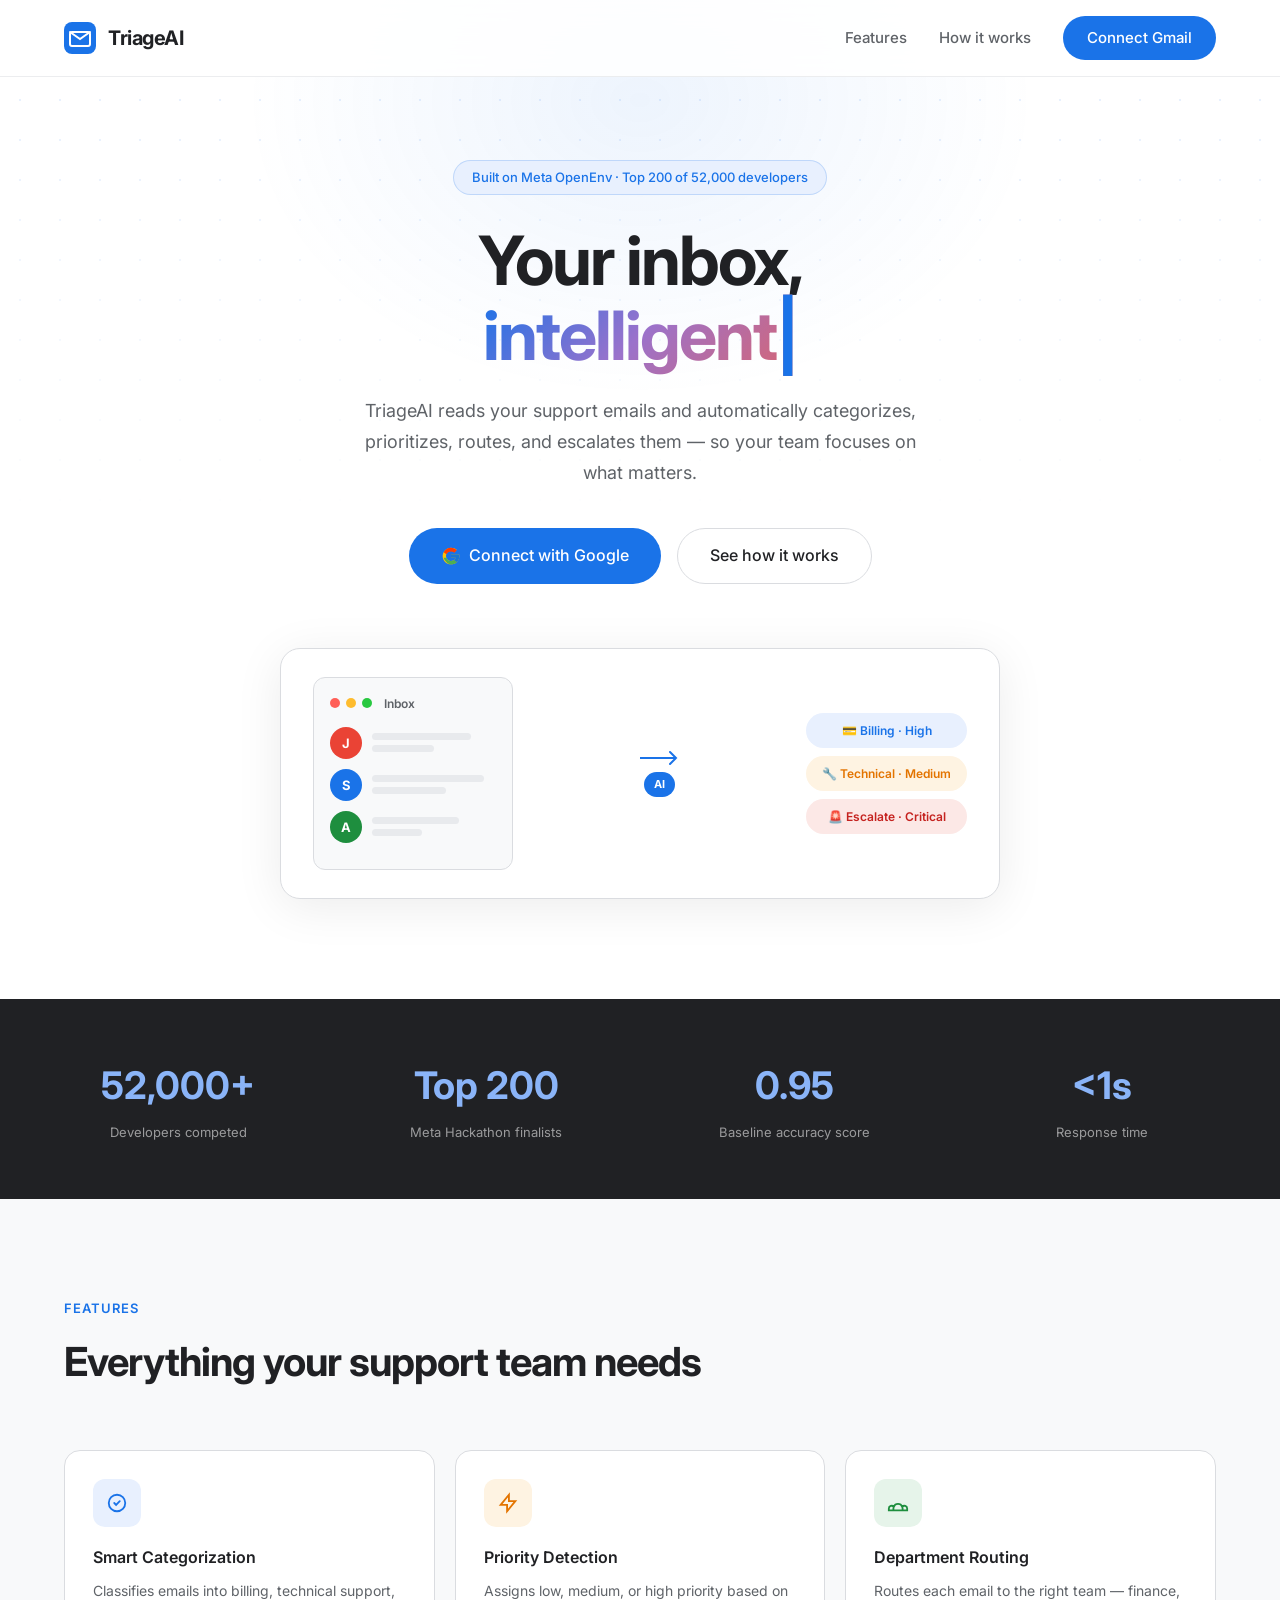
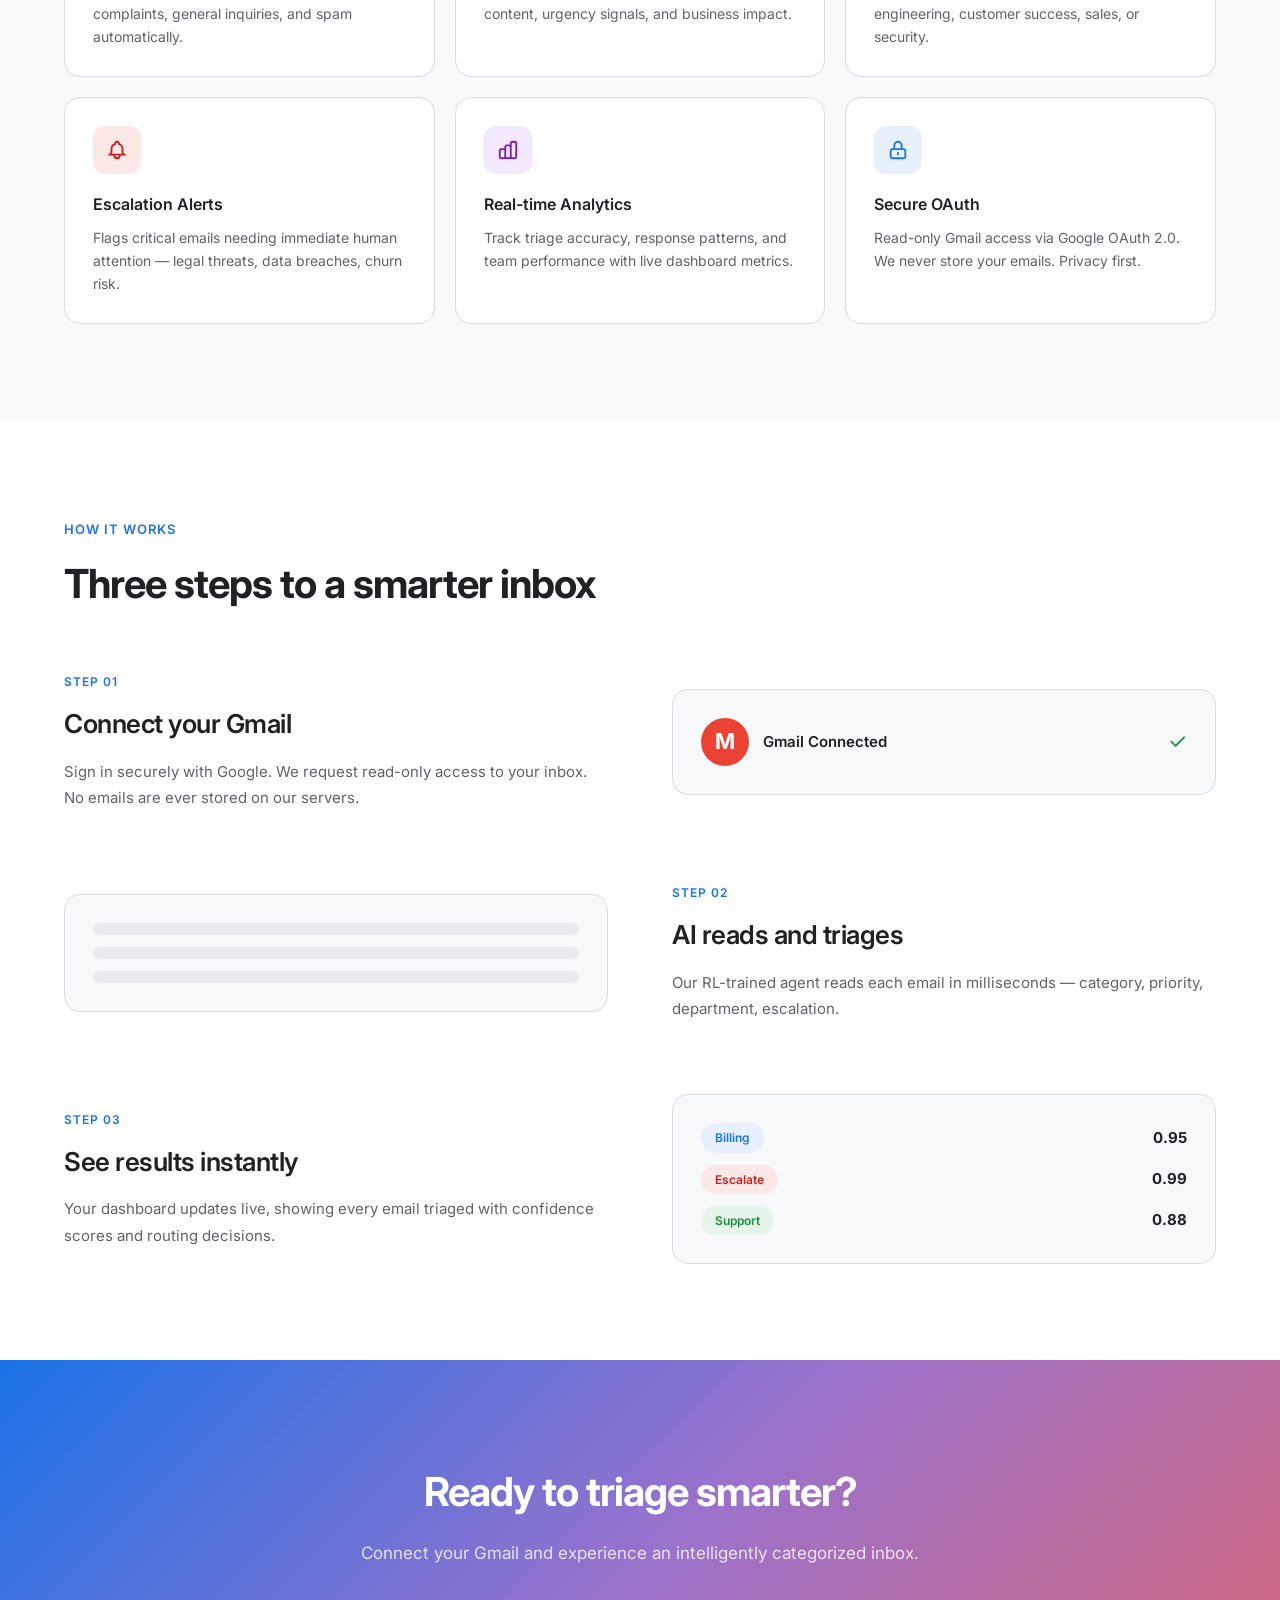
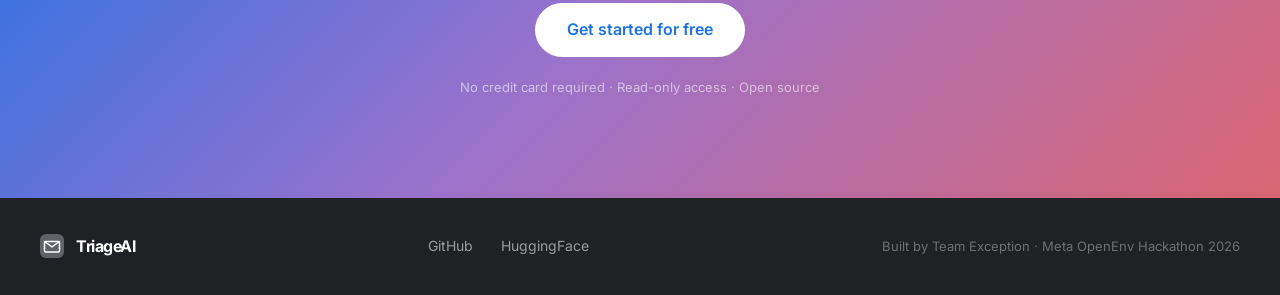
==== frontend/index.html @ 91fbd3d8 "Phase 2: Gmail OAuth + dashboard + triage endpoint" ====
<!DOCTYPE html>
<html lang="en">

<head>
    <meta charset="UTF-8">
    <meta name="viewport" content="width=device-width, initial-scale=1.0">
    <title>TriageAI — Smart Email Routing</title>
    <link rel="stylesheet" href="static/style.css">
    <link href="https://fonts.googleapis.com/css2?family=Inter:wght@400;500;600;700&display=swap" rel="stylesheet">
</head>

<body>

    <div class="bg-grid"></div>
    <div class="bg-glow"></div>

    <!-- NAV -->
    <nav class="nav">
        <div class="nav-inner">
            <div class="logo">
                <svg width="32" height="32" viewBox="0 0 32 32" fill="none">
                    <rect width="32" height="32" rx="8" fill="#1A73E8" />
                    <path d="M6 10l10 7 10-7" stroke="white" stroke-width="2" stroke-linecap="round" />
                    <rect x="6" y="10" width="20" height="14" rx="2" stroke="white" stroke-width="2" fill="none" />
                </svg>
                <span class="logo-text">TriageAI</span>
            </div>
            <div class="nav-links">
                <a href="#features">Features</a>
                <a href="#how">How it works</a>
                <a href="/auth/login" class="btn-primary">Connect Gmail</a>
            </div>
        </div>
    </nav>

    <!-- HERO -->
    <section class="hero">
        <div class="hero-inner">
            <div class="hero-badge reveal">Built on Meta OpenEnv · Top 200 of 52,000 developers</div>
            <h1 class="hero-title reveal delay-100">
                Your inbox,<br>
                <span class="gradient-text"><span class="typing-text"></span><span class="cursor">|</span></span>
            </h1>
            <p class="hero-subtitle reveal delay-200">
                TriageAI reads your support emails and automatically categorizes,
                prioritizes, routes, and escalates them — so your team focuses on what matters.
            </p>
            <div class="hero-actions reveal delay-300">
                <a href="/auth/login" class="btn-primary btn-large">
                    <svg width="20" height="20" viewBox="0 0 48 48">
                        <path
                            d="M43.6 20.1H42V20H24v8h11.3C33.7 32.7 29.2 36 24 36c-6.6 0-12-5.4-12-12s5.4-12 12-12c3.1 0 5.8 1.1 8 2.9l5.7-5.7C34.6 6.1 29.6 4 24 4 12.9 4 4 12.9 4 24s8.9 20 20 20 20-8.9 20-20c0-1.3-.1-2.6-.4-3.9z"
                            fill="#FFC107" />
                        <path
                            d="M6.3 14.7l6.6 4.8C14.7 16 19 13 24 13c3.1 0 5.8 1.1 8 2.9l5.7-5.7C34.6 6.1 29.6 4 24 4 16.3 4 9.7 8.3 6.3 14.7z"
                            fill="#FF3D00" />
                        <path
                            d="M24 44c5.5 0 10.4-2 14.1-5.2l-6.5-5.5C29.6 35 26.9 36 24 36c-5.2 0-9.6-3.3-11.3-8H6.2C9.5 35.6 16.3 44 24 44z"
                            fill="#4CAF50" />
                        <path
                            d="M43.6 20.1H42V20H24v8h11.3c-.8 2.2-2.3 4.1-4.2 5.4l6.5 5.5C37.4 39.4 44 34.4 44 24c0-1.3-.1-2.6-.4-3.9z"
                            fill="#1976D2" />
                    </svg>
                    Connect with Google
                </a>
                <a href="#how" class="btn-outline btn-large">See how it works</a>
            </div>

            <!-- HERO ILLUSTRATION -->
            <div class="hero-illustration reveal delay-300" id="hero-illustration">
                <div class="illustration-inner">
                    <div class="ill-inbox">
                        <div class="ill-header">
                            <span class="ill-dot red"></span>
                            <span class="ill-dot yellow"></span>
                            <span class="ill-dot green"></span>
                            <span class="ill-title">Inbox</span>
                        </div>
                        <div class="ill-email">
                            <div class="ill-avatar">J</div>
                            <div class="ill-lines">
                                <div class="ill-line w80"></div>
                                <div class="ill-line w50"></div>
                            </div>
                        </div>
                        <div class="ill-email">
                            <div class="ill-avatar blue">S</div>
                            <div class="ill-lines">
                                <div class="ill-line w90"></div>
                                <div class="ill-line w60"></div>
                            </div>
                        </div>
                        <div class="ill-email">
                            <div class="ill-avatar green">A</div>
                            <div class="ill-lines">
                                <div class="ill-line w70"></div>
                                <div class="ill-line w40"></div>
                            </div>
                        </div>
                    </div>

                    <div class="ill-arrow">
                        <svg width="40" height="16" viewBox="0 0 40 16">
                            <path d="M0 8h36M30 2l6 6-6 6" stroke="#1A73E8" stroke-width="2" stroke-linecap="round"
                                fill="none" />
                        </svg>
                        <div class="ill-ai-label">AI</div>
                    </div>

                    <div class="ill-output">
                        <div class="ill-tag billing">💳 Billing · High</div>
                        <div class="ill-tag tech">🔧 Technical · Medium</div>
                        <div class="ill-tag escalate">🚨 Escalate · Critical</div>
                    </div>
                </div>
            </div>
        </div>
    </section>

    <!-- STATS -->
    <section class="stats">
        <div class="stats-inner">
            <div class="stat reveal">
                <div class="stat-number">52,000+</div>
                <div class="stat-label">Developers competed</div>
            </div>
            <div class="stat reveal delay-100">
                <div class="stat-number">Top 200</div>
                <div class="stat-label">Meta Hackathon finalists</div>
            </div>
            <div class="stat reveal delay-200">
                <div class="stat-number">0.95</div>
                <div class="stat-label">Baseline accuracy score</div>
            </div>
            <div class="stat reveal delay-300">
                <div class="stat-number">&lt;1s</div>
                <div class="stat-label">Response time</div>
            </div>
        </div>
    </section>

    <!-- FEATURES -->
    <section class="features" id="features">
        <div class="section-inner">
            <p class="section-eyebrow reveal">Features</p>
            <h2 class="section-title reveal">Everything your support team needs</h2>
            <div class="features-grid">
                <div class="feature-card reveal">
                    <div class="feature-icon" style="background:#E8F0FE;color:#1A73E8">
                        <svg width="22" height="22" viewBox="0 0 24 24" fill="none" stroke="currentColor"
                            stroke-width="2" stroke-linecap="round">
                            <path d="M9 12l2 2 4-4M21 12a9 9 0 11-18 0 9 9 0 0118 0z" />
                        </svg>
                    </div>
                    <h3>Smart Categorization</h3>
                    <p>Classifies emails into billing, technical support, complaints, general inquiries, and spam
                        automatically.</p>
                </div>
                <div class="feature-card reveal delay-100">
                    <div class="feature-icon" style="background:#FEF3E2;color:#E37400">
                        <svg width="22" height="22" viewBox="0 0 24 24" fill="none" stroke="currentColor"
                            stroke-width="2" stroke-linecap="round">
                            <path d="M13 10V3L4 14h7v7l9-11h-7z" />
                        </svg>
                    </div>
                    <h3>Priority Detection</h3>
                    <p>Assigns low, medium, or high priority based on content, urgency signals, and business impact.</p>
                </div>
                <div class="feature-card reveal delay-200">
                    <div class="feature-icon" style="background:#E6F4EA;color:#1E8E3E">
                        <svg width="22" height="22" viewBox="0 0 24 24" fill="none" stroke="currentColor"
                            stroke-width="2" stroke-linecap="round">
                            <path
                                d="M17 20h5v-2a3 3 0 00-5.356-1.857M17 20H7m10 0v-2c0-.656-.126-1.283-.356-1.857M7 20H2v-2a3 3 0 015.356-1.857M7 20v-2c0-.656.126-1.283.356-1.857m0 0a5.002 5.002 0 019.288 0" />
                        </svg>
                    </div>
                    <h3>Department Routing</h3>
                    <p>Routes each email to the right team — finance, engineering, customer success, sales, or security.
                    </p>
                </div>
                <div class="feature-card reveal">
                    <div class="feature-icon" style="background:#FCE8E6;color:#C5221F">
                        <svg width="22" height="22" viewBox="0 0 24 24" fill="none" stroke="currentColor"
                            stroke-width="2" stroke-linecap="round">
                            <path
                                d="M15 17h5l-1.405-1.405A2.032 2.032 0 0118 14.158V11a6.002 6.002 0 00-4-5.659V5a2 2 0 10-4 0v.341C7.67 6.165 6 8.388 6 11v3.159c0 .538-.214 1.055-.595 1.436L4 17h5m6 0v1a3 3 0 11-6 0v-1m6 0H9" />
                        </svg>
                    </div>
                    <h3>Escalation Alerts</h3>
                    <p>Flags critical emails needing immediate human attention — legal threats, data breaches, churn
                        risk.</p>
                </div>
                <div class="feature-card reveal delay-100">
                    <div class="feature-icon" style="background:#F3E8FD;color:#7B1FA2">
                        <svg width="22" height="22" viewBox="0 0 24 24" fill="none" stroke="currentColor"
                            stroke-width="2" stroke-linecap="round">
                            <path
                                d="M9 19v-6a2 2 0 00-2-2H5a2 2 0 00-2 2v6a2 2 0 002 2h2a2 2 0 002-2zm0 0V9a2 2 0 012-2h2a2 2 0 012 2v10m-6 0a2 2 0 002 2h2a2 2 0 002-2m0 0V5a2 2 0 012-2h2a2 2 0 012 2v14a2 2 0 01-2 2h-2a2 2 0 01-2-2z" />
                        </svg>
                    </div>
                    <h3>Real-time Analytics</h3>
                    <p>Track triage accuracy, response patterns, and team performance with live dashboard metrics.</p>
                </div>
                <div class="feature-card reveal delay-200">
                    <div class="feature-icon" style="background:#E8F0FE;color:#1A73E8">
                        <svg width="22" height="22" viewBox="0 0 24 24" fill="none" stroke="currentColor"
                            stroke-width="2" stroke-linecap="round">
                            <path
                                d="M12 15v2m-6 4h12a2 2 0 002-2v-6a2 2 0 00-2-2H6a2 2 0 00-2 2v6a2 2 0 002 2zm10-10V7a4 4 0 00-8 0v4h8z" />
                        </svg>
                    </div>
                    <h3>Secure OAuth</h3>
                    <p>Read-only Gmail access via Google OAuth 2.0. We never store your emails. Privacy first.</p>
                </div>
            </div>
        </div>
    </section>

    <!-- HOW IT WORKS -->
    <section class="how" id="how">
        <div class="section-inner">
            <p class="section-eyebrow reveal">How it works</p>
            <h2 class="section-title reveal">Three steps to a smarter inbox</h2>
            <div class="steps">
                <div class="step reveal">
                    <div class="step-content">
                        <span class="step-number">Step 01</span>
                        <h3>Connect your Gmail</h3>
                        <p>Sign in securely with Google. We request read-only access to your inbox. No emails are ever
                            stored on our servers.</p>
                    </div>
                    <div class="step-visual">
                        <div class="gmail-visual">
                            <div class="gmail-icon">M</div>
                            <div class="gmail-text">Gmail Connected</div>
                            <div class="gmail-check">✓</div>
                        </div>
                    </div>
                </div>
                <div class="step reveal">
                    <div class="step-visual">
                        <div class="ai-processing">
                            <div class="ai-bar-wrap">
                                <div class="ai-bar"></div>
                            </div>
                            <div class="ai-bar-wrap">
                                <div class="ai-bar v2"></div>
                            </div>
                            <div class="ai-bar-wrap">
                                <div class="ai-bar v3"></div>
                            </div>
                        </div>
                    </div>
                    <div class="step-content">
                        <span class="step-number">Step 02</span>
                        <h3>AI reads and triages</h3>
                        <p>Our RL-trained agent reads each email in milliseconds — category, priority, department,
                            escalation.</p>
                    </div>
                </div>
                <div class="step reveal">
                    <div class="step-content">
                        <span class="step-number">Step 03</span>
                        <h3>See results instantly</h3>
                        <p>Your dashboard updates live, showing every email triaged with confidence scores and routing
                            decisions.</p>
                    </div>
                    <div class="step-visual">
                        <div class="dashboard-visual">
                            <div class="mini-row"><span class="mini-tag blue">Billing</span><span
                                    class="mini-score">0.95</span></div>
                            <div class="mini-row"><span class="mini-tag red">Escalate</span><span
                                    class="mini-score">0.99</span></div>
                            <div class="mini-row"><span class="mini-tag green">Support</span><span
                                    class="mini-score">0.88</span></div>
                        </div>
                    </div>
                </div>
            </div>
        </div>
    </section>

    <!-- CTA -->
    <section class="cta">
        <div class="cta-inner reveal">
            <h2>Ready to triage smarter?</h2>
            <p>Connect your Gmail and experience an intelligently categorized inbox.</p>
            <a href="/auth/login" class="btn-primary btn-large">Get started for free</a>
            <div class="cta-note">No credit card required · Read-only access · Open source</div>
        </div>
    </section>

    <!-- FOOTER -->
    <footer class="footer">
        <div class="footer-inner">
            <div class="logo">
                <svg width="24" height="24" viewBox="0 0 32 32" fill="none">
                    <rect width="32" height="32" rx="8" fill="#5F6368" />
                    <path d="M6 10l10 7 10-7" stroke="white" stroke-width="2" stroke-linecap="round" />
                    <rect x="6" y="10" width="20" height="14" rx="2" stroke="white" stroke-width="2" fill="none" />
                </svg>
                <span class="logo-text" style="font-size:16px;color:white">TriageAI</span>
            </div>
            <div class="footer-links">
                <a href="https://github.com/vansh7266/email_triage_env" target="_blank">GitHub</a>
                <a href="https://huggingface.co/spaces/vansh7266/email_triage_env" target="_blank">HuggingFace</a>
            </div>
            <div class="footer-copy">Built by Team Exception · Meta OpenEnv Hackathon 2026</div>
        </div>
    </footer>

    <script>
        // Scroll reveal
        const observer = new IntersectionObserver((entries) => {
            entries.forEach(e => { if (e.isIntersecting) e.target.classList.add('visible'); });
        }, { threshold: 0.1, rootMargin: '0px 0px -50px 0px' });
        document.querySelectorAll('.reveal').forEach(el => observer.observe(el));

        // Typing effect
        const phrases = ['intelligently triaged.', 'routed in milliseconds.', 'perfectly organized.', 'instantly prioritized.'];
        let pi = 0, ci = 0, deleting = false;
        const el = document.querySelector('.typing-text');
        function type() {
            const phrase = phrases[pi];
            el.textContent = deleting ? phrase.substring(0, ci - 1) : phrase.substring(0, ci + 1);
            deleting ? ci-- : ci++;
            let speed = deleting ? 40 : 80;
            if (!deleting && ci === phrase.length) { speed = 2000; deleting = true; }
            else if (deleting && ci === 0) { deleting = false; pi = (pi + 1) % phrases.length; speed = 500; }
            setTimeout(type, speed);
        }
        setTimeout(type, 1000);

        // 3D parallax on hero illustration
        const heroEl = document.querySelector('.hero');
        const illEl = document.getElementById('hero-illustration');
        heroEl.addEventListener('mousemove', (e) => {
            if (window.innerWidth > 900) {
                const x = (window.innerWidth / 2 - e.pageX) / 40;
                const y = (window.innerHeight / 2 - e.pageY) / 40;
                illEl.style.transform = `rotateY(${x}deg) rotateX(${y}deg)`;
            }
        });
        heroEl.addEventListener('mouseleave', () => { illEl.style.transform = 'rotateY(0) rotateX(0)'; });
    </script>
</body>

</html>
---- frontend/static/style.css ----
:root {
    --primary: #1A73E8;
    --primary-hover: #1557B0;
    --text-main: #202124;
    --text-muted: #5F6368;
    --bg-main: #FFFFFF;
    --bg-alt: #F8F9FA;
    --border: #DADCE0;
    --ease: cubic-bezier(0.16, 1, 0.3, 1);
}

*,
*::before,
*::after {
    box-sizing: border-box;
    margin: 0;
    padding: 0;
}

body {
    font-family: 'Inter', sans-serif;
    background: var(--bg-main);
    color: var(--text-main);
    line-height: 1.6;
    overflow-x: hidden;
    -webkit-font-smoothing: antialiased;
}

a {
    text-decoration: none;
    color: inherit;
}

/* BACKGROUND */
.bg-grid {
    position: fixed;
    inset: 0;
    z-index: -2;
    background-size: 40px 40px;
    background-image: radial-gradient(circle, rgba(26, 115, 232, 0.12) 1px, transparent 1px);
    mask-image: linear-gradient(to bottom, black 0%, transparent 60%);
    -webkit-mask-image: linear-gradient(to bottom, black 0%, transparent 60%);
}

.bg-glow {
    position: fixed;
    top: -200px;
    left: 50%;
    transform: translateX(-50%);
    width: 800px;
    height: 600px;
    background: radial-gradient(ellipse, rgba(26, 115, 232, 0.08) 0%, transparent 70%);
    z-index: -1;
    pointer-events: none;
}

/* REVEAL */
.reveal {
    opacity: 0;
    transform: translateY(28px);
    transition: opacity 0.9s var(--ease), transform 0.9s var(--ease);
}

.reveal.visible {
    opacity: 1;
    transform: translateY(0);
}

.delay-100 {
    transition-delay: 100ms;
}

.delay-200 {
    transition-delay: 200ms;
}

.delay-300 {
    transition-delay: 300ms;
}

/* NAV */
.nav {
    position: fixed;
    top: 0;
    width: 100%;
    z-index: 100;
    background: rgba(255, 255, 255, 0.85);
    backdrop-filter: blur(16px);
    border-bottom: 1px solid rgba(218, 220, 224, 0.5);
}

.nav-inner {
    max-width: 1200px;
    margin: 0 auto;
    padding: 16px 24px;
    display: flex;
    align-items: center;
    justify-content: space-between;
}

.logo {
    display: flex;
    align-items: center;
    gap: 12px;
}

.logo-text {
    font-weight: 700;
    font-size: 20px;
    letter-spacing: -0.5px;
}

.nav-links {
    display: flex;
    align-items: center;
    gap: 32px;
}

.nav-links a:not(.btn-primary) {
    font-size: 15px;
    color: var(--text-muted);
    font-weight: 500;
    position: relative;
    transition: color 0.2s;
}

.nav-links a:not(.btn-primary)::after {
    content: '';
    position: absolute;
    width: 0;
    height: 2px;
    bottom: -4px;
    left: 0;
    background: var(--primary);
    transition: width 0.3s var(--ease);
}

.nav-links a:not(.btn-primary):hover {
    color: var(--text-main);
}

.nav-links a:not(.btn-primary):hover::after {
    width: 100%;
}

/* BUTTONS */
.btn-primary {
    background: var(--primary);
    color: white;
    padding: 10px 24px;
    border-radius: 100px;
    font-weight: 500;
    font-size: 15px;
    display: inline-flex;
    align-items: center;
    gap: 8px;
    transition: all 0.3s var(--ease);
    position: relative;
    overflow: hidden;
}

.btn-primary::after {
    content: '';
    position: absolute;
    top: 0;
    left: -100%;
    width: 50%;
    height: 100%;
    background: linear-gradient(to right, transparent, rgba(255, 255, 255, 0.25), transparent);
    transform: skewX(-20deg);
    transition: left 0.5s ease;
}

.btn-primary:hover::after {
    left: 150%;
}

.btn-primary:hover {
    background: var(--primary-hover);
    transform: translateY(-2px);
    box-shadow: 0 6px 20px rgba(26, 115, 232, 0.3);
}

.btn-outline {
    background: white;
    border: 1px solid var(--border);
    color: var(--text-main);
    padding: 10px 24px;
    border-radius: 100px;
    font-weight: 500;
    font-size: 15px;
    transition: all 0.3s var(--ease);
}

.btn-outline:hover {
    border-color: var(--text-main);
    background: var(--bg-alt);
    transform: translateY(-2px);
}

.btn-large {
    padding: 14px 32px;
    font-size: 16px;
}

/* HERO */
.hero {
    padding: 160px 24px 100px;
    position: relative;
    overflow: hidden;
}

.hero-inner {
    max-width: 1200px;
    margin: 0 auto;
    display: flex;
    flex-direction: column;
    align-items: center;
    text-align: center;
}

.hero-badge {
    display: inline-block;
    background: #E8F0FE;
    color: var(--primary);
    padding: 6px 18px;
    border-radius: 100px;
    font-size: 13px;
    font-weight: 500;
    margin-bottom: 28px;
    border: 1px solid rgba(26, 115, 232, 0.2);
}

.hero-title {
    font-size: clamp(40px, 6vw, 68px);
    font-weight: 700;
    line-height: 1.1;
    letter-spacing: -2px;
    margin-bottom: 24px;
    color: var(--text-main);
}

.gradient-text {
    background: linear-gradient(135deg, #1A73E8, #9B72CB, #D96570);
    -webkit-background-clip: text;
    -webkit-text-fill-color: transparent;
}

.cursor {
    display: inline-block;
    animation: blink 0.8s step-end infinite;
    -webkit-text-fill-color: #1A73E8;
}

@keyframes blink {
    50% {
        opacity: 0;
    }
}

.hero-subtitle {
    font-size: 18px;
    color: var(--text-muted);
    max-width: 580px;
    margin-bottom: 40px;
    line-height: 1.7;
}

.hero-actions {
    display: flex;
    gap: 16px;
    margin-bottom: 64px;
    flex-wrap: wrap;
    justify-content: center;
}

/* HERO ILLUSTRATION */
.hero-illustration {
    width: 100%;
    max-width: 720px;
    background: white;
    border: 1px solid var(--border);
    border-radius: 20px;
    padding: 28px 32px;
    box-shadow: 0 8px 48px rgba(0, 0, 0, 0.08);
    transition: transform 0.1s ease;
    transform-style: preserve-3d;
}

.illustration-inner {
    display: flex;
    align-items: center;
    justify-content: space-between;
    gap: 24px;
}

.ill-inbox {
    background: var(--bg-alt);
    border: 1px solid var(--border);
    border-radius: 12px;
    padding: 16px;
    min-width: 200px;
}

.ill-header {
    display: flex;
    align-items: center;
    gap: 6px;
    margin-bottom: 14px;
}

.ill-dot {
    width: 10px;
    height: 10px;
    border-radius: 50%;
}

.ill-dot.red {
    background: #FF5F57;
}

.ill-dot.yellow {
    background: #FEBC2E;
}

.ill-dot.green {
    background: #28C840;
}

.ill-title {
    font-size: 12px;
    font-weight: 600;
    color: var(--text-muted);
    margin-left: 6px;
}

.ill-email {
    display: flex;
    align-items: center;
    gap: 10px;
    margin-bottom: 10px;
}

.ill-avatar {
    width: 32px;
    height: 32px;
    border-radius: 50%;
    background: #EA4335;
    color: white;
    font-size: 13px;
    font-weight: 700;
    display: flex;
    align-items: center;
    justify-content: center;
    flex-shrink: 0;
}

.ill-avatar.blue {
    background: #1A73E8;
}

.ill-avatar.green {
    background: #1E8E3E;
}

.ill-lines {
    flex: 1;
    display: flex;
    flex-direction: column;
    gap: 5px;
}

.ill-line {
    height: 7px;
    border-radius: 4px;
    background: #E8EAED;
}

.ill-line.w80 {
    width: 80%;
}

.ill-line.w50 {
    width: 50%;
}

.ill-line.w90 {
    width: 90%;
}

.ill-line.w60 {
    width: 60%;
}

.ill-line.w70 {
    width: 70%;
}

.ill-line.w40 {
    width: 40%;
}

.ill-arrow {
    display: flex;
    flex-direction: column;
    align-items: center;
    gap: 6px;
}

.ill-ai-label {
    background: var(--primary);
    color: white;
    font-size: 11px;
    font-weight: 700;
    padding: 4px 10px;
    border-radius: 20px;
    animation: pulse-ai 2s ease-in-out infinite;
}

@keyframes pulse-ai {

    0%,
    100% {
        box-shadow: 0 0 0 0 rgba(26, 115, 232, 0.4);
    }

    50% {
        box-shadow: 0 0 0 8px rgba(26, 115, 232, 0);
    }
}

.ill-output {
    display: flex;
    flex-direction: column;
    gap: 8px;
}

.ill-tag {
    padding: 8px 16px;
    border-radius: 20px;
    font-size: 12px;
    font-weight: 600;
    white-space: nowrap;
}

.ill-tag.billing {
    background: #E8F0FE;
    color: #1A73E8;
}

.ill-tag.tech {
    background: #FEF3E2;
    color: #E37400;
}

.ill-tag.escalate {
    background: #FCE8E6;
    color: #C5221F;
}

/* STATS */
.stats {
    background: #202124;
    padding: 56px 24px;
}

.stats-inner {
    max-width: 1200px;
    margin: 0 auto;
    display: grid;
    grid-template-columns: repeat(4, 1fr);
    gap: 32px;
    text-align: center;
}

.stat-number {
    font-size: 38px;
    font-weight: 700;
    color: #8AB4F8;
}

.stat-label {
    font-size: 13px;
    color: rgba(255, 255, 255, 0.55);
    margin-top: 6px;
}

/* FEATURES */
.features {
    background: var(--bg-alt);
}

.section-inner {
    max-width: 1200px;
    margin: 0 auto;
    padding: 96px 24px;
}

.section-eyebrow {
    display: inline-block;
    color: var(--primary);
    font-size: 13px;
    font-weight: 600;
    letter-spacing: 1px;
    text-transform: uppercase;
    margin-bottom: 12px;
}

.section-title {
    font-size: clamp(28px, 4vw, 40px);
    font-weight: 700;
    letter-spacing: -1px;
    margin-bottom: 56px;
    color: var(--text-main);
}

.features-grid {
    display: grid;
    grid-template-columns: repeat(3, 1fr);
    gap: 20px;
}

.feature-card {
    background: white;
    border: 1px solid var(--border);
    border-radius: 16px;
    padding: 28px;
    transition: box-shadow 0.3s ease, transform 0.3s var(--ease);
}

.feature-card:hover {
    box-shadow: 0 8px 32px rgba(0, 0, 0, 0.08);
    transform: translateY(-4px);
}

.feature-icon {
    width: 48px;
    height: 48px;
    border-radius: 12px;
    display: flex;
    align-items: center;
    justify-content: center;
    margin-bottom: 18px;
}

.feature-card h3 {
    font-size: 16px;
    font-weight: 600;
    margin-bottom: 8px;
}

.feature-card p {
    font-size: 14px;
    color: var(--text-muted);
    line-height: 1.65;
}

/* HOW IT WORKS */
.how {
    background: white;
}

.steps {
    display: flex;
    flex-direction: column;
    gap: 72px;
}

.step {
    display: grid;
    grid-template-columns: 1fr 1fr;
    gap: 64px;
    align-items: center;
}

.step-number {
    font-size: 12px;
    font-weight: 600;
    color: var(--primary);
    letter-spacing: 1px;
    text-transform: uppercase;
    margin-bottom: 12px;
    display: block;
}

.step-content h3 {
    font-size: 26px;
    font-weight: 600;
    margin-bottom: 14px;
    letter-spacing: -0.5px;
}

.step-content p {
    font-size: 15px;
    color: var(--text-muted);
    line-height: 1.75;
}

.step-visual {
    background: var(--bg-alt);
    border: 1px solid var(--border);
    border-radius: 16px;
    padding: 28px;
}

.gmail-visual {
    display: flex;
    align-items: center;
    gap: 14px;
}

.gmail-icon {
    width: 48px;
    height: 48px;
    border-radius: 50%;
    background: #EA4335;
    color: white;
    font-size: 22px;
    font-weight: 700;
    display: flex;
    align-items: center;
    justify-content: center;
}

.gmail-text {
    font-weight: 600;
    font-size: 15px;
}

.gmail-check {
    color: #1E8E3E;
    font-size: 22px;
    margin-left: auto;
}

.ai-processing {
    display: flex;
    flex-direction: column;
    gap: 12px;
}

.ai-bar-wrap {
    background: #E8EAED;
    border-radius: 6px;
    height: 12px;
    overflow: hidden;
}

.ai-bar {
    height: 100%;
    border-radius: 6px;
    width: 0;
    background: linear-gradient(90deg, #1A73E8, #9B72CB);
    animation: grow 2s var(--ease) infinite alternate;
}

.ai-bar.v2 {
    animation-delay: 0.3s;
}

.ai-bar.v3 {
    animation-delay: 0.6s;
}

@keyframes grow {
    from {
        width: 20%;
    }

    to {
        width: 95%;
    }
}

.dashboard-visual {
    display: flex;
    flex-direction: column;
    gap: 12px;
}

.mini-row {
    display: flex;
    align-items: center;
    justify-content: space-between;
}

.mini-tag {
    padding: 5px 14px;
    border-radius: 100px;
    font-size: 12px;
    font-weight: 600;
}

.mini-tag.blue {
    background: #E8F0FE;
    color: #1A73E8;
}

.mini-tag.red {
    background: #FCE8E6;
    color: #C5221F;
}

.mini-tag.green {
    background: #E6F4EA;
    color: #1E8E3E;
}

.mini-score {
    font-weight: 700;
    font-size: 15px;
    color: var(--text-main);
}

/* CTA */
.cta {
    background: linear-gradient(135deg, #1A73E8 0%, #9B72CB 50%, #D96570 100%);
    padding: 100px 24px;
    text-align: center;
}

.cta-inner {
    max-width: 600px;
    margin: 0 auto;
}

.cta h2 {
    font-size: 40px;
    font-weight: 700;
    color: white;
    margin-bottom: 16px;
    letter-spacing: -1px;
}

.cta p {
    color: rgba(255, 255, 255, 0.8);
    font-size: 17px;
    margin-bottom: 36px;
}

.cta .btn-primary {
    background: white;
    color: #1A73E8;
    font-weight: 600;
}

.cta .btn-primary:hover {
    background: #F8F9FA;
}

.cta-note {
    color: rgba(255, 255, 255, 0.55);
    font-size: 13px;
    margin-top: 20px;
}

/* FOOTER */
.footer {
    background: #202124;
    padding: 36px 24px;
}

.footer-inner {
    max-width: 1200px;
    margin: 0 auto;
    display: flex;
    align-items: center;
    justify-content: space-between;
    flex-wrap: wrap;
    gap: 16px;
}

.footer-links {
    display: flex;
    gap: 28px;
}

.footer-links a {
    color: rgba(255, 255, 255, 0.55);
    font-size: 14px;
    transition: color 0.2s;
}

.footer-links a:hover {
    color: white;
}

.footer-copy {
    color: rgba(255, 255, 255, 0.35);
    font-size: 13px;
}

/* RESPONSIVE */
@media (max-width: 900px) {
    .stats-inner {
        grid-template-columns: repeat(2, 1fr);
    }

    .features-grid {
        grid-template-columns: 1fr;
    }

    .step {
        grid-template-columns: 1fr;
        gap: 32px;
    }

    .nav-links a:not(.btn-primary) {
        display: none;
    }

    .illustration-inner {
        flex-direction: column;
    }
}
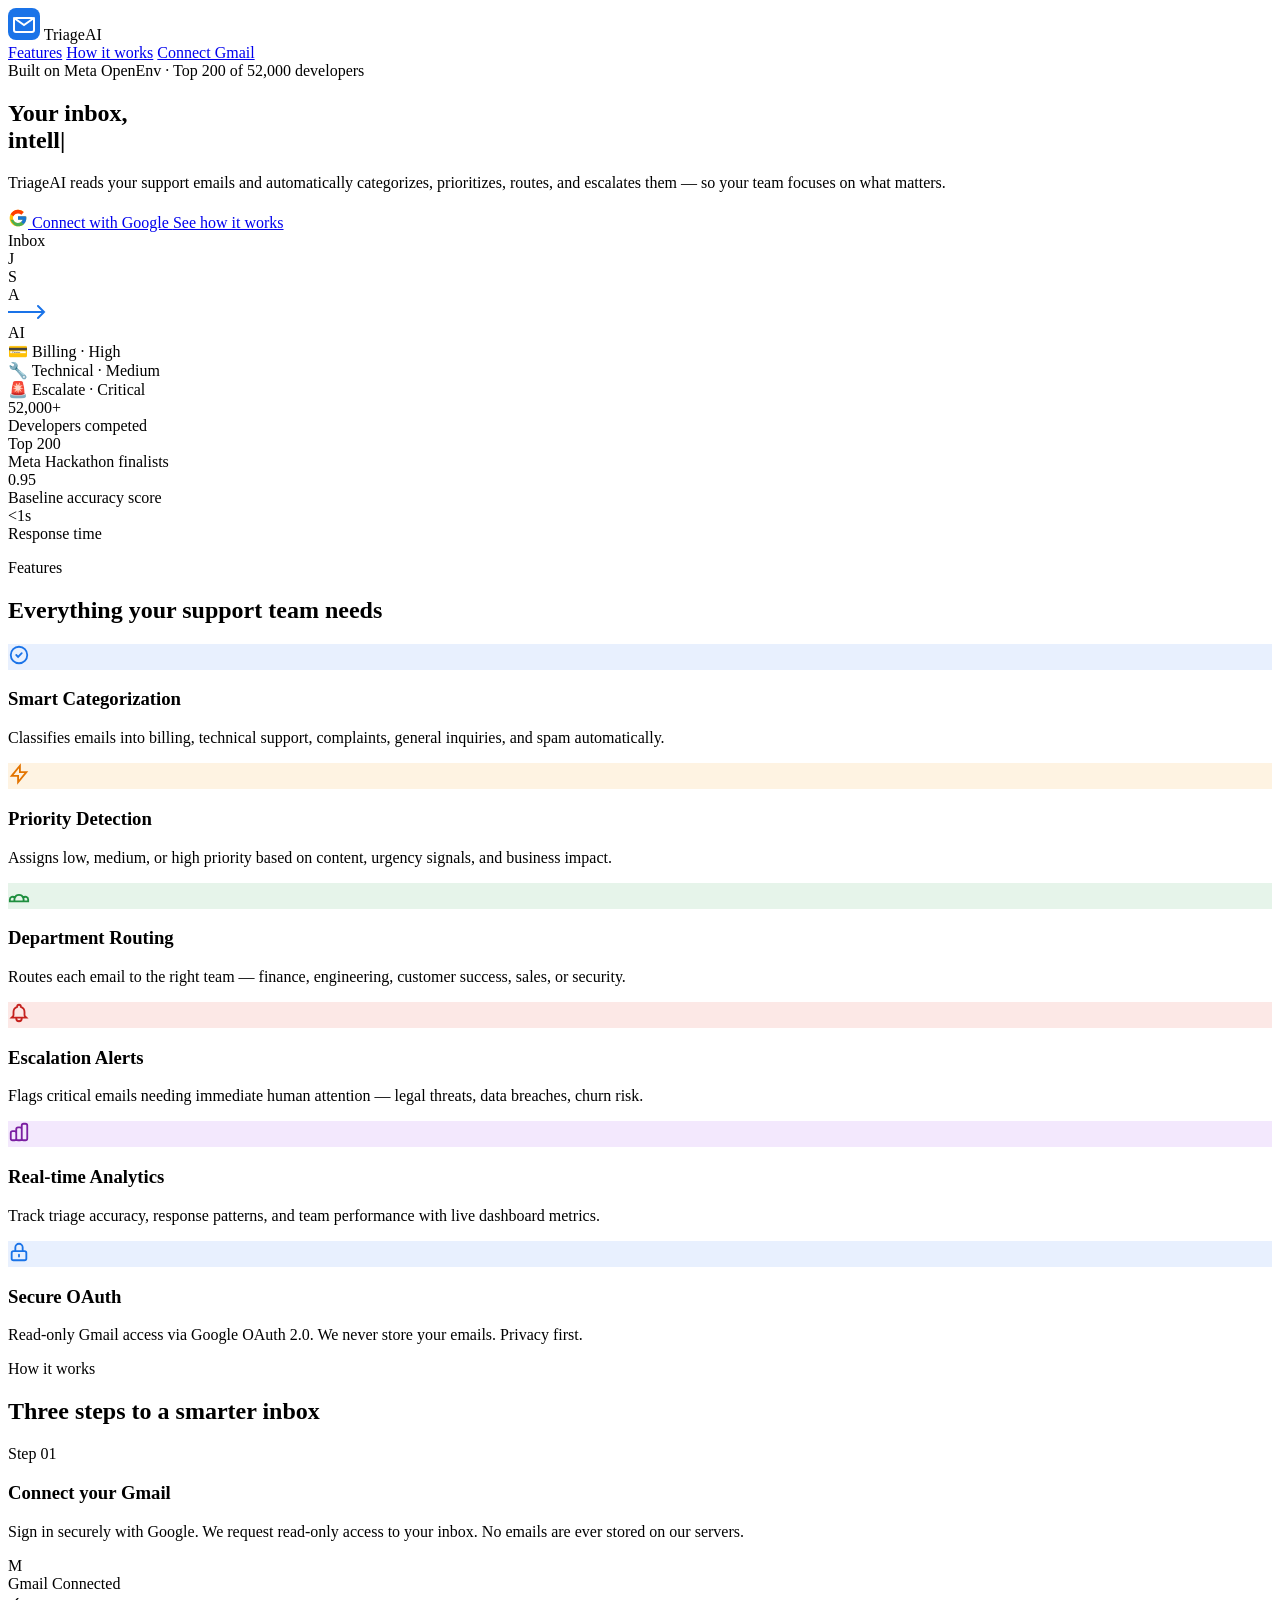
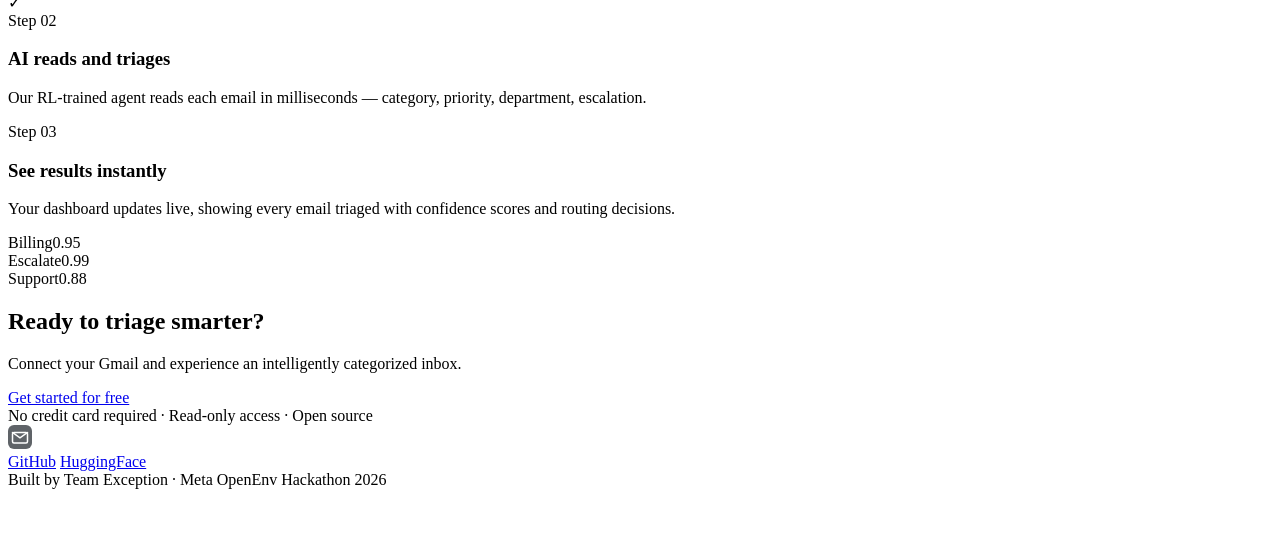
==== commit 7684be8c: "feat: level 2 upgrades - dynamic AI topics, pagination, stop fetching, and premium UI splash screen" ====
--- a/frontend/index.html
+++ b/frontend/index.html
@@ -5,11 +5,23 @@
     <meta charset="UTF-8">
     <meta name="viewport" content="width=device-width, initial-scale=1.0">
     <title>TriageAI — Smart Email Routing</title>
-    <link rel="stylesheet" href="static/style.css">
+    <link rel="stylesheet" href="/static/style.css">
     <link href="https://fonts.googleapis.com/css2?family=Inter:wght@400;500;600;700&display=swap" rel="stylesheet">
 </head>
 
 <body>
+    <!-- SPLASH SCREEN -->
+    <div id="splash" class="splash">
+        <div class="splash-logo">
+            <svg width="48" height="48" viewBox="0 0 32 32" fill="none">
+                <rect width="32" height="32" rx="8" fill="#1A73E8" />
+                <path d="M6 10l10 7 10-7" stroke="white" stroke-width="2" stroke-linecap="round" />
+                <rect x="6" y="10" width="20" height="14" rx="2" stroke="white" stroke-width="2" fill="none" />
+            </svg>
+            TriageAI
+        </div>
+        <div class="splash-spinner"></div>
+    </div>
 
     <div class="bg-grid"></div>
     <div class="bg-glow"></div>
@@ -342,6 +354,14 @@
             }
         });
         heroEl.addEventListener('mouseleave', () => { illEl.style.transform = 'rotateY(0) rotateX(0)'; });
+        
+        // Splash screen dismiss
+        window.addEventListener('load', () => {
+            setTimeout(() => {
+                document.getElementById('splash').classList.add('hidden');
+                setTimeout(() => document.getElementById('splash').style.display = 'none', 600);
+            }, 800);
+        });
     </script>
 </body>
 
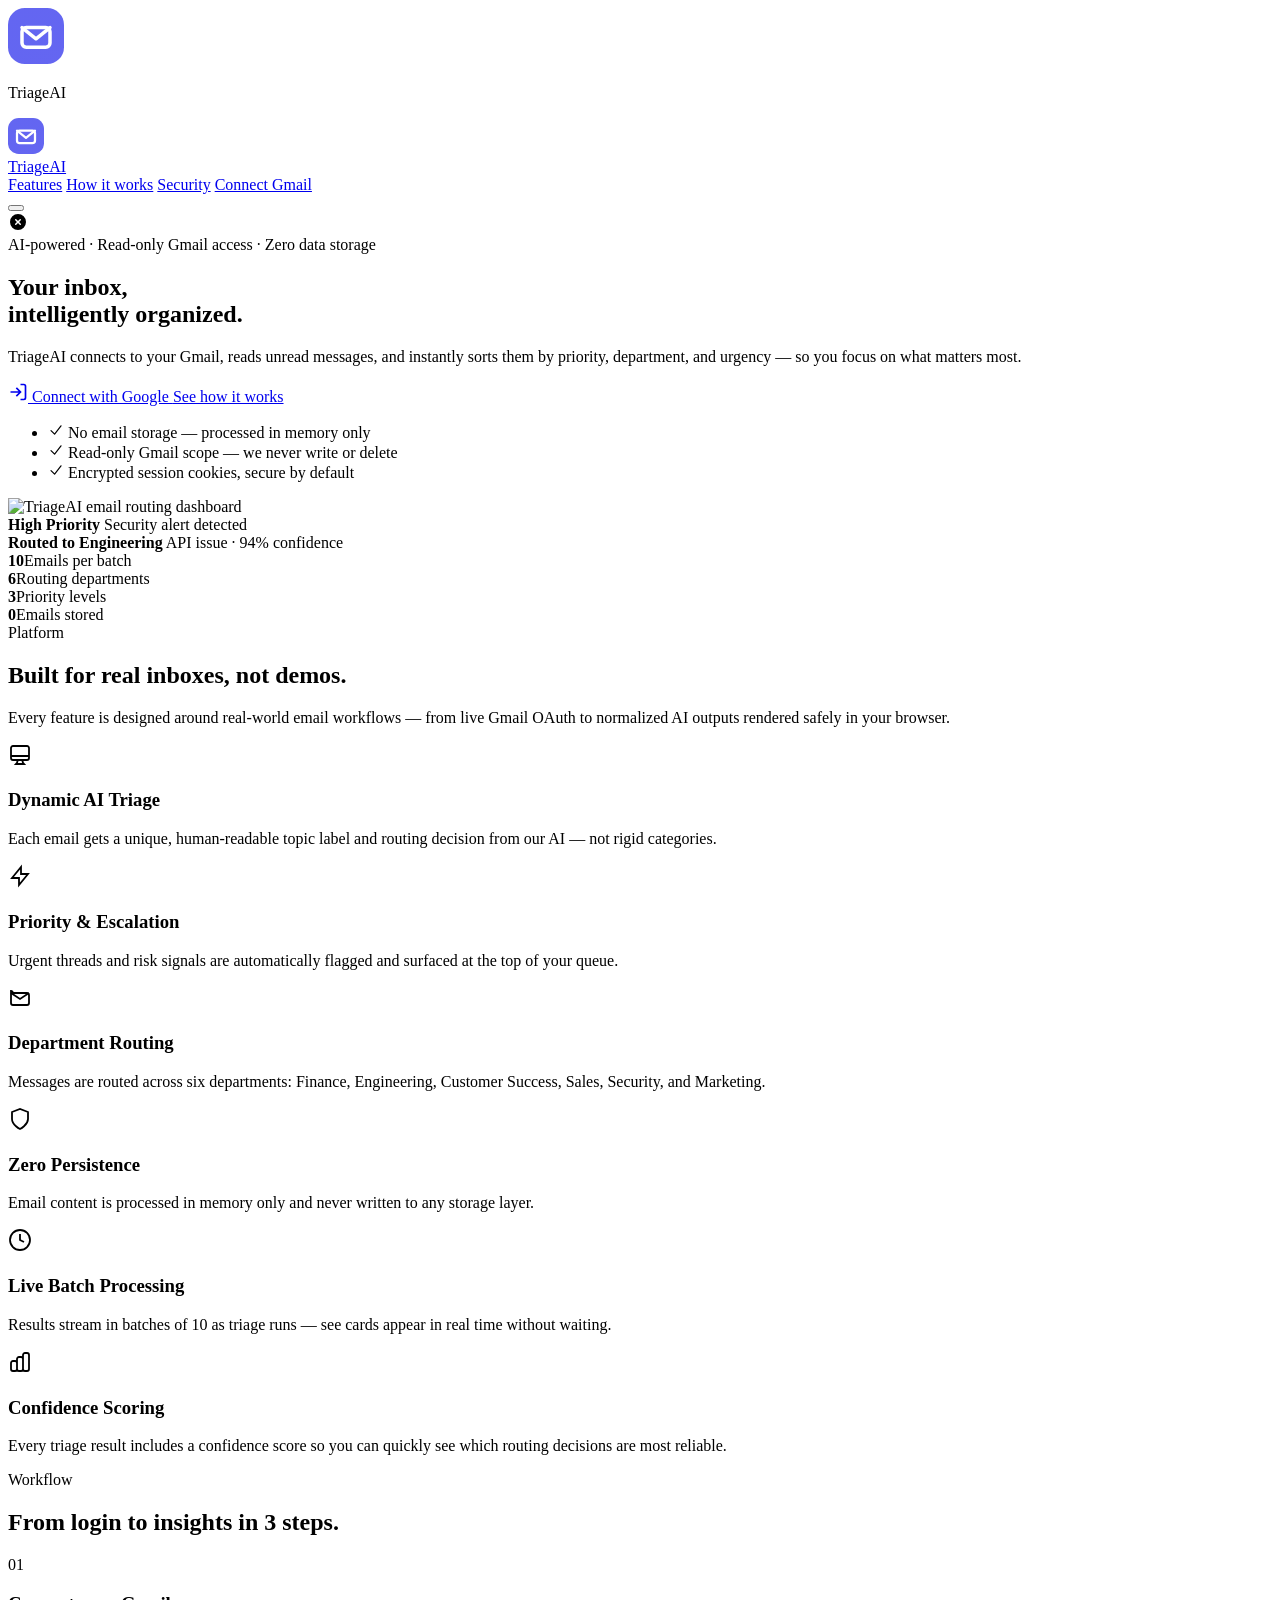
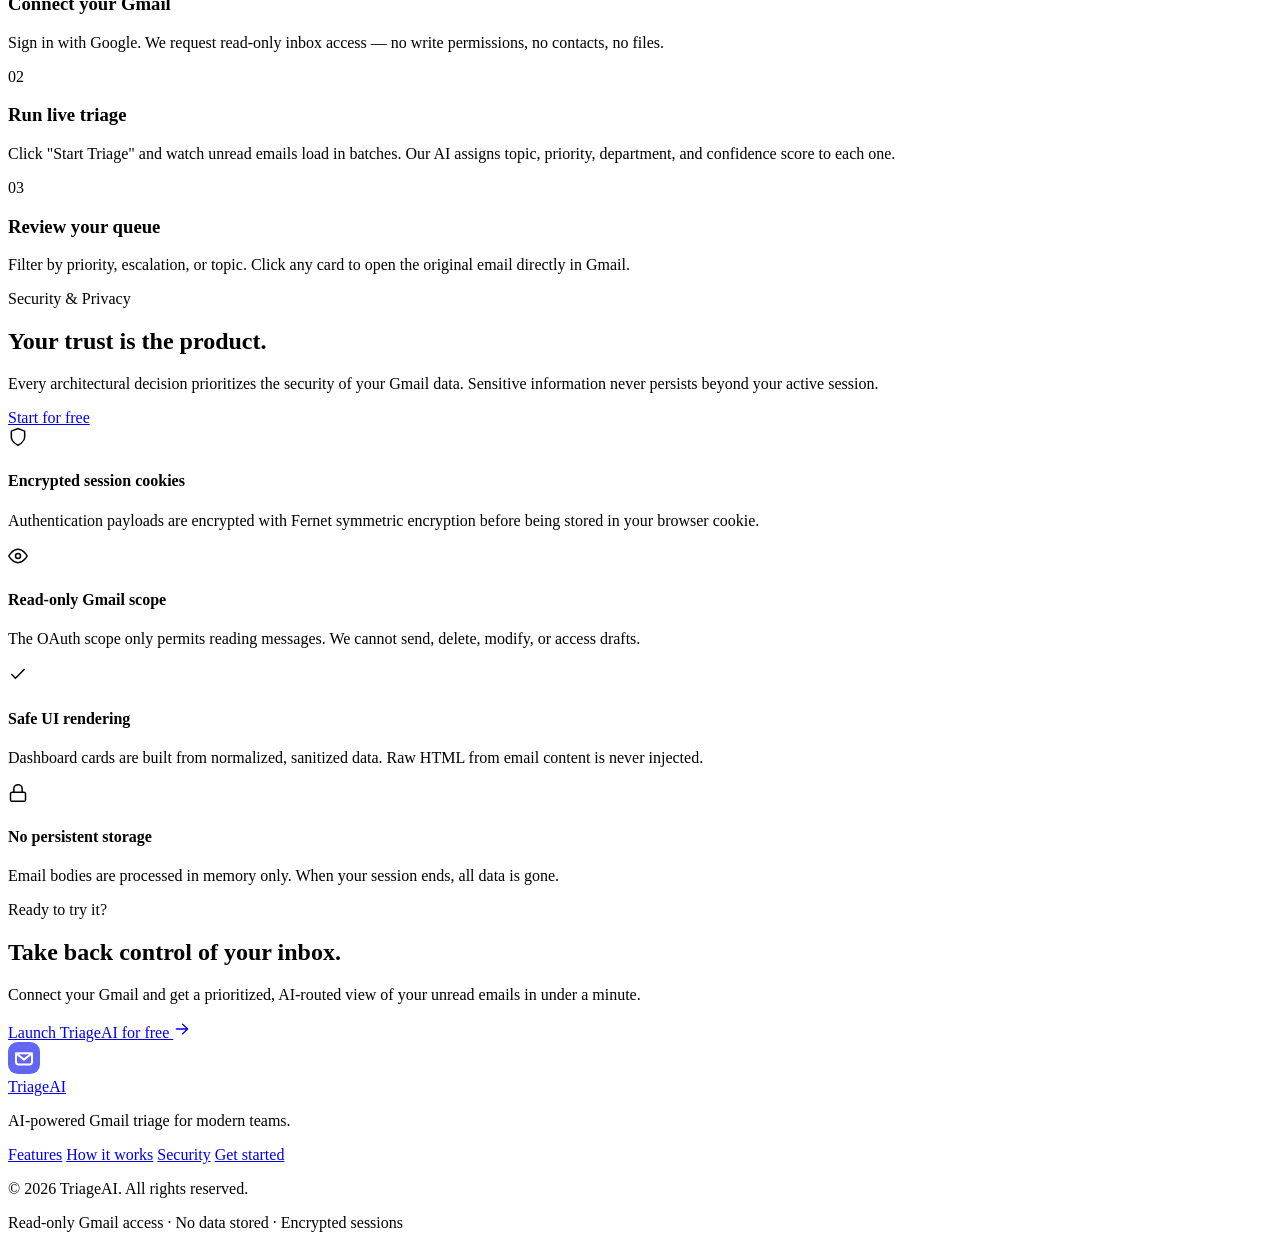
==== commit ce7d9166: "Fix UI issues and CSP compliance" ====
--- a/frontend/index.html
+++ b/frontend/index.html
@@ -1,368 +1,354 @@
 <!DOCTYPE html>
 <html lang="en">
-
 <head>
     <meta charset="UTF-8">
     <meta name="viewport" content="width=device-width, initial-scale=1.0">
-    <title>TriageAI — Smart Email Routing</title>
-    <link rel="stylesheet" href="/static/style.css">
-    <link href="https://fonts.googleapis.com/css2?family=Inter:wght@400;500;600;700&display=swap" rel="stylesheet">
+    <title>TriageAI — Intelligent Gmail Inbox Management</title>
+    <meta name="description" content="TriageAI uses AI to automatically sort, prioritize, and route your Gmail inbox. Connect securely, review a clean dashboard, and never miss what matters.">
+    <meta name="robots" content="index, follow">
+    <meta property="og:title" content="TriageAI — Intelligent Gmail Inbox Management">
+    <meta property="og:description" content="AI-powered email triage that reads your Gmail, assigns priorities, and routes messages to the right team — instantly.">
+    <meta property="og:type" content="website">
+    <link rel="preconnect" href="https://fonts.googleapis.com">
+    <link rel="preconnect" href="https://fonts.gstatic.com" crossorigin>
+    <link href="https://fonts.googleapis.com/css2?family=Inter:wght@400;500;600;700;800&family=Plus+Jakarta+Sans:wght@400;500;600;700;800;900&display=swap" rel="stylesheet">
+    <link rel="stylesheet" href="/static/style.css?v=__ASSET_VERSION__">
 </head>
-
 <body>
-    <!-- SPLASH SCREEN -->
-    <div id="splash" class="splash">
-        <div class="splash-logo">
-            <svg width="48" height="48" viewBox="0 0 32 32" fill="none">
-                <rect width="32" height="32" rx="8" fill="#1A73E8" />
-                <path d="M6 10l10 7 10-7" stroke="white" stroke-width="2" stroke-linecap="round" />
-                <rect x="6" y="10" width="20" height="14" rx="2" stroke="white" stroke-width="2" fill="none" />
-            </svg>
-            TriageAI
-        </div>
-        <div class="splash-spinner"></div>
+
+    <!-- Splash Screen -->
+    <div class="splash" id="splash" aria-hidden="true">
+        <div class="splash-inner">
+            <div class="splash-logo">
+                <svg width="56" height="56" viewBox="0 0 40 40" fill="none" aria-hidden="true">
+                    <rect width="40" height="40" rx="12" fill="url(#sg)"/>
+                    <path d="M10 14l10 8 10-8" stroke="white" stroke-width="2.5" stroke-linecap="round" stroke-linejoin="round"/>
+                    <rect x="10" y="14" width="20" height="14" rx="3" stroke="white" stroke-width="2.5" fill="none"/>
+                    <defs>
+                        <linearGradient id="sg" x1="0" y1="0" x2="40" y2="40">
+                            <stop stop-color="#6366f1"/>
+                            <stop offset="1" stop-color="#8b5cf6"/>
+                        </linearGradient>
+                    </defs>
+                </svg>
+            </div>
+            <p class="splash-name">TriageAI</p>
+            <div class="splash-bar-wrap"><span class="splash-bar"></span></div>
+        </div>
     </div>
 
-    <div class="bg-grid"></div>
-    <div class="bg-glow"></div>
-
-    <!-- NAV -->
-    <nav class="nav">
-        <div class="nav-inner">
-            <div class="logo">
-                <svg width="32" height="32" viewBox="0 0 32 32" fill="none">
-                    <rect width="32" height="32" rx="8" fill="#1A73E8" />
-                    <path d="M6 10l10 7 10-7" stroke="white" stroke-width="2" stroke-linecap="round" />
-                    <rect x="6" y="10" width="20" height="14" rx="2" stroke="white" stroke-width="2" fill="none" />
-                </svg>
+    <!-- Floating Orbs Background -->
+    <div class="bg-orbs" aria-hidden="true">
+        <div class="orb orb-1"></div>
+        <div class="orb orb-2"></div>
+        <div class="orb orb-3"></div>
+    </div>
+
+    <!-- Header -->
+    <header class="header" id="header">
+        <div class="header-inner">
+            <a href="/" class="logo" aria-label="TriageAI home">
+                <div class="logo-icon">
+                    <svg width="36" height="36" viewBox="0 0 40 40" fill="none" aria-hidden="true">
+                        <rect width="40" height="40" rx="12" fill="url(#hg)"/>
+                        <path d="M10 14l10 8 10-8" stroke="white" stroke-width="2.5" stroke-linecap="round" stroke-linejoin="round"/>
+                        <rect x="10" y="14" width="20" height="14" rx="3" stroke="white" stroke-width="2.5" fill="none"/>
+                        <defs>
+                            <linearGradient id="hg" x1="0" y1="0" x2="40" y2="40">
+                                <stop stop-color="#6366f1"/>
+                                <stop offset="1" stop-color="#8b5cf6"/>
+                            </linearGradient>
+                        </defs>
+                    </svg>
+                </div>
                 <span class="logo-text">TriageAI</span>
-            </div>
-            <div class="nav-links">
+            </a>
+            <nav class="nav" aria-label="Primary">
+                <a href="#features" class="nav-link">Features</a>
+                <a href="#how-it-works" class="nav-link">How it works</a>
+                <a href="#security" class="nav-link">Security</a>
+                <a href="/auth/login" class="btn btn-primary btn-sm" id="header-cta">Connect Gmail</a>
+            </nav>
+            <button class="nav-toggle" id="nav-toggle" aria-label="Toggle menu" aria-expanded="false">
+                <span></span><span></span><span></span>
+            </button>
+        </div>
+    </header>
+
+    <!-- Error Banner -->
+    <div class="shell">
+        <div class="error-banner is-hidden" id="error-banner" role="alert">
+            <svg width="20" height="20" viewBox="0 0 20 20" fill="currentColor" aria-hidden="true"><path fill-rule="evenodd" d="M10 18a8 8 0 100-16 8 8 0 000 16zM8.28 7.22a.75.75 0 00-1.06 1.06L8.94 10l-1.72 1.72a.75.75 0 101.06 1.06L10 11.06l1.72 1.72a.75.75 0 101.06-1.06L11.06 10l1.72-1.72a.75.75 0 00-1.06-1.06L10 8.94 8.28 7.22z" clip-rule="evenodd"/></svg>
+            <span id="error-banner-text"></span>
+        </div>
+    </div>
+
+    <main>
+        <!-- Hero Section -->
+        <section class="hero">
+            <div class="shell hero-shell">
+                <div class="hero-left">
+                    <div class="hero-badge animate-fade-up delay-1" data-delay="1">
+                        <span class="badge-dot"></span>
+                        AI-powered · Read-only Gmail access · Zero data storage
+                    </div>
+                    <h1 class="hero-title animate-fade-up delay-2" data-delay="2">
+                        Your inbox,<br>
+                        <span class="gradient-text">intelligently organized.</span>
+                    </h1>
+                    <p class="hero-desc animate-fade-up delay-3" data-delay="3">
+                        TriageAI connects to your Gmail, reads unread messages, and instantly sorts them by priority, department, and urgency — so you focus on what matters most.
+                    </p>
+                    <div class="hero-cta animate-fade-up delay-4" data-delay="4">
+                        <a href="/auth/login" class="btn btn-primary btn-lg" id="hero-cta-main">
+                            <svg width="20" height="20" viewBox="0 0 24 24" fill="none" stroke="currentColor" stroke-width="2" aria-hidden="true"><path d="M15 3h4a2 2 0 0 1 2 2v14a2 2 0 0 1-2 2h-4M10 17l5-5-5-5M15 12H3"/></svg>
+                            Connect with Google
+                        </a>
+                        <a href="#how-it-works" class="btn btn-outline btn-lg">See how it works</a>
+                    </div>
+                    <ul class="trust-list animate-fade-up delay-5" data-delay="5">
+                        <li>
+                            <svg width="16" height="16" viewBox="0 0 20 20" fill="currentColor" aria-hidden="true"><path fill-rule="evenodd" d="M16.704 4.153a.75.75 0 01.143 1.052l-8 10.5a.75.75 0 01-1.127.075l-4.5-4.5a.75.75 0 011.06-1.06l3.894 3.893 7.48-9.817a.75.75 0 011.05-.143z" clip-rule="evenodd"/></svg>
+                            No email storage — processed in memory only
+                        </li>
+                        <li>
+                            <svg width="16" height="16" viewBox="0 0 20 20" fill="currentColor" aria-hidden="true"><path fill-rule="evenodd" d="M16.704 4.153a.75.75 0 01.143 1.052l-8 10.5a.75.75 0 01-1.127.075l-4.5-4.5a.75.75 0 011.06-1.06l3.894 3.893 7.48-9.817a.75.75 0 011.05-.143z" clip-rule="evenodd"/></svg>
+                            Read-only Gmail scope — we never write or delete
+                        </li>
+                        <li>
+                            <svg width="16" height="16" viewBox="0 0 20 20" fill="currentColor" aria-hidden="true"><path fill-rule="evenodd" d="M16.704 4.153a.75.75 0 01.143 1.052l-8 10.5a.75.75 0 01-1.127.075l-4.5-4.5a.75.75 0 011.06-1.06l3.894 3.893 7.48-9.817a.75.75 0 011.05-.143z" clip-rule="evenodd"/></svg>
+                            Encrypted session cookies, secure by default
+                        </li>
+                    </ul>
+                </div>
+                <div class="hero-right animate-fade-left delay-3" data-delay="3">
+                    <div class="hero-img-wrapper">
+                        <img src="/static/hero-triage.png" alt="TriageAI email routing dashboard" class="hero-img" width="560" height="460">
+                        <div class="floating-card fc-top">
+                            <div class="fc-dot fc-dot-red"></div>
+                            <div class="fc-info">
+                                <strong>High Priority</strong>
+                                <span>Security alert detected</span>
+                            </div>
+                        </div>
+                        <div class="floating-card fc-bottom">
+                            <div class="fc-dot fc-dot-green"></div>
+                            <div class="fc-info">
+                                <strong>Routed to Engineering</strong>
+                                <span>API issue · 94% confidence</span>
+                            </div>
+                        </div>
+                    </div>
+                </div>
+            </div>
+        </section>
+
+        <!-- Stats Strip -->
+        <section class="stats-strip">
+            <div class="shell stats-grid">
+                <div class="stat-item animate-fade-up delay-1" data-delay="1">
+                    <strong>10</strong><span>Emails per batch</span>
+                </div>
+                <div class="stat-divider" aria-hidden="true"></div>
+                <div class="stat-item animate-fade-up delay-2" data-delay="2">
+                    <strong>6</strong><span>Routing departments</span>
+                </div>
+                <div class="stat-divider" aria-hidden="true"></div>
+                <div class="stat-item animate-fade-up delay-3" data-delay="3">
+                    <strong>3</strong><span>Priority levels</span>
+                </div>
+                <div class="stat-divider" aria-hidden="true"></div>
+                <div class="stat-item animate-fade-up delay-4" data-delay="4">
+                    <strong>0</strong><span>Emails stored</span>
+                </div>
+            </div>
+        </section>
+
+        <!-- Features Section -->
+        <section class="section" id="features">
+            <div class="shell">
+                <div class="section-head animate-fade-up">
+                    <span class="section-label">Platform</span>
+                    <h2 class="section-title">Built for real inboxes, not demos.</h2>
+                    <p class="section-desc">Every feature is designed around real-world email workflows — from live Gmail OAuth to normalized AI outputs rendered safely in your browser.</p>
+                </div>
+                <div class="features-grid">
+                    <article class="feature-card animate-fade-up delay-1" data-delay="1">
+                        <div class="feature-icon" style="--ic:#6366f1;--ib:#eef2ff">
+                            <svg width="24" height="24" viewBox="0 0 24 24" fill="none" stroke="currentColor" stroke-width="1.8" aria-hidden="true"><path d="M9.75 17L9 20l-1 1h8l-1-1-.75-3M3 13h18M5 17h14a2 2 0 002-2V5a2 2 0 00-2-2H5a2 2 0 00-2 2v10a2 2 0 002 2z"/></svg>
+                        </div>
+                        <h3>Dynamic AI Triage</h3>
+                        <p>Each email gets a unique, human-readable topic label and routing decision from our AI — not rigid categories.</p>
+                    </article>
+                    <article class="feature-card animate-fade-up delay-2" data-delay="2">
+                        <div class="feature-icon" style="--ic:#10b981;--ib:#ecfdf5">
+                            <svg width="24" height="24" viewBox="0 0 24 24" fill="none" stroke="currentColor" stroke-width="1.8" aria-hidden="true"><path d="M13 10V3L4 14h7v7l9-11h-7z"/></svg>
+                        </div>
+                        <h3>Priority &amp; Escalation</h3>
+                        <p>Urgent threads and risk signals are automatically flagged and surfaced at the top of your queue.</p>
+                    </article>
+                    <article class="feature-card animate-fade-up delay-3" data-delay="3">
+                        <div class="feature-icon" style="--ic:#f59e0b;--ib:#fffbeb">
+                            <svg width="24" height="24" viewBox="0 0 24 24" fill="none" stroke="currentColor" stroke-width="1.8" aria-hidden="true"><path d="M3 7v10a2 2 0 002 2h14a2 2 0 002-2V9a2 2 0 00-2-2H5a2 2 0 00-2-2z"/><path d="M3 7l9 6 9-6"/></svg>
+                        </div>
+                        <h3>Department Routing</h3>
+                        <p>Messages are routed across six departments: Finance, Engineering, Customer Success, Sales, Security, and Marketing.</p>
+                    </article>
+                    <article class="feature-card animate-fade-up delay-4" data-delay="4">
+                        <div class="feature-icon" style="--ic:#ef4444;--ib:#fef2f2">
+                            <svg width="24" height="24" viewBox="0 0 24 24" fill="none" stroke="currentColor" stroke-width="1.8" aria-hidden="true"><path d="M12 22s8-4 8-10V5l-8-3-8 3v7c0 6 8 10 8 10z"/></svg>
+                        </div>
+                        <h3>Zero Persistence</h3>
+                        <p>Email content is processed in memory only and never written to any storage layer.</p>
+                    </article>
+                    <article class="feature-card animate-fade-up delay-5" data-delay="5">
+                        <div class="feature-icon" style="--ic:#8b5cf6;--ib:#f5f3ff">
+                            <svg width="24" height="24" viewBox="0 0 24 24" fill="none" stroke="currentColor" stroke-width="1.8" aria-hidden="true"><circle cx="12" cy="12" r="10"/><path d="M12 6v6l4 2"/></svg>
+                        </div>
+                        <h3>Live Batch Processing</h3>
+                        <p>Results stream in batches of 10 as triage runs — see cards appear in real time without waiting.</p>
+                    </article>
+                    <article class="feature-card animate-fade-up delay-6" data-delay="6">
+                        <div class="feature-icon" style="--ic:#06b6d4;--ib:#ecfeff">
+                            <svg width="24" height="24" viewBox="0 0 24 24" fill="none" stroke="currentColor" stroke-width="1.8" aria-hidden="true"><path d="M9 19v-6a2 2 0 00-2-2H5a2 2 0 00-2 2v6a2 2 0 002 2h2a2 2 0 002-2zm0 0V9a2 2 0 012-2h2a2 2 0 012 2v10m-6 0a2 2 0 002 2h2a2 2 0 002-2m0 0V5a2 2 0 012-2h2a2 2 0 012 2v14a2 2 0 01-2 2h-2a2 2 0 01-2-2z"/></svg>
+                        </div>
+                        <h3>Confidence Scoring</h3>
+                        <p>Every triage result includes a confidence score so you can quickly see which routing decisions are most reliable.</p>
+                    </article>
+                </div>
+            </div>
+        </section>
+
+        <!-- How It Works -->
+        <section class="section section-alt" id="how-it-works">
+            <div class="shell">
+                <div class="section-head animate-fade-up">
+                    <span class="section-label">Workflow</span>
+                    <h2 class="section-title">From login to insights in 3 steps.</h2>
+                </div>
+                <div class="steps-grid">
+                    <div class="step-card animate-fade-up delay-1" data-delay="1">
+                        <span class="step-number">01</span>
+                        <h3>Connect your Gmail</h3>
+                        <p>Sign in with Google. We request read-only inbox access — no write permissions, no contacts, no files.</p>
+                    </div>
+                    <div class="step-card animate-fade-up delay-2" data-delay="2">
+                        <span class="step-number">02</span>
+                        <h3>Run live triage</h3>
+                        <p>Click "Start Triage" and watch unread emails load in batches. Our AI assigns topic, priority, department, and confidence score to each one.</p>
+                    </div>
+                    <div class="step-card animate-fade-up delay-3" data-delay="3">
+                        <span class="step-number">03</span>
+                        <h3>Review your queue</h3>
+                        <p>Filter by priority, escalation, or topic. Click any card to open the original email directly in Gmail.</p>
+                    </div>
+                </div>
+            </div>
+        </section>
+
+        <!-- Security Section -->
+        <section class="section" id="security">
+            <div class="shell security-shell">
+                <div class="security-left animate-fade-up">
+                    <span class="section-label">Security &amp; Privacy</span>
+                    <h2 class="section-title">Your trust is the product.</h2>
+                    <p class="section-desc">Every architectural decision prioritizes the security of your Gmail data. Sensitive information never persists beyond your active session.</p>
+                    <a href="/auth/login" class="btn btn-primary btn-lg">Start for free</a>
+                </div>
+                <div class="security-right">
+                    <div class="security-card animate-fade-up delay-1" data-delay="1">
+                        <div class="security-icon">
+                            <svg width="20" height="20" viewBox="0 0 24 24" fill="none" stroke="currentColor" stroke-width="1.8" aria-hidden="true"><path d="M12 22s8-4 8-10V5l-8-3-8 3v7c0 6 8 10 8 10z"/></svg>
+                        </div>
+                        <div>
+                            <h4>Encrypted session cookies</h4>
+                            <p>Authentication payloads are encrypted with Fernet symmetric encryption before being stored in your browser cookie.</p>
+                        </div>
+                    </div>
+                    <div class="security-card animate-fade-up delay-2" data-delay="2">
+                        <div class="security-icon">
+                            <svg width="20" height="20" viewBox="0 0 24 24" fill="none" stroke="currentColor" stroke-width="1.8" aria-hidden="true"><path d="M1 12s4-8 11-8 11 8 11 8-4 8-11 8-11-8-11-8z"/><circle cx="12" cy="12" r="3"/></svg>
+                        </div>
+                        <div>
+                            <h4>Read-only Gmail scope</h4>
+                            <p>The OAuth scope only permits reading messages. We cannot send, delete, modify, or access drafts.</p>
+                        </div>
+                    </div>
+                    <div class="security-card animate-fade-up delay-3" data-delay="3">
+                        <div class="security-icon">
+                            <svg width="20" height="20" viewBox="0 0 24 24" fill="none" stroke="currentColor" stroke-width="1.8" aria-hidden="true"><polyline points="20 6 9 17 4 12"/></svg>
+                        </div>
+                        <div>
+                            <h4>Safe UI rendering</h4>
+                            <p>Dashboard cards are built from normalized, sanitized data. Raw HTML from email content is never injected.</p>
+                        </div>
+                    </div>
+                    <div class="security-card animate-fade-up delay-4" data-delay="4">
+                        <div class="security-icon">
+                            <svg width="20" height="20" viewBox="0 0 24 24" fill="none" stroke="currentColor" stroke-width="1.8" aria-hidden="true"><rect x="3" y="11" width="18" height="11" rx="2" ry="2"/><path d="M7 11V7a5 5 0 0110 0v4"/></svg>
+                        </div>
+                        <div>
+                            <h4>No persistent storage</h4>
+                            <p>Email bodies are processed in memory only. When your session ends, all data is gone.</p>
+                        </div>
+                    </div>
+                </div>
+            </div>
+        </section>
+
+        <!-- CTA Section -->
+        <section class="cta-section">
+            <div class="shell">
+                <div class="cta-card animate-fade-up">
+                    <div class="cta-orb cta-orb-1" aria-hidden="true"></div>
+                    <div class="cta-orb cta-orb-2" aria-hidden="true"></div>
+                    <p class="cta-eyebrow">Ready to try it?</p>
+                    <h2 class="cta-title">Take back control of your inbox.</h2>
+                    <p class="cta-desc">Connect your Gmail and get a prioritized, AI-routed view of your unread emails in under a minute.</p>
+                    <a href="/auth/login" class="btn btn-white btn-lg" id="cta-bottom">
+                        Launch TriageAI for free
+                        <svg width="18" height="18" viewBox="0 0 20 20" fill="currentColor" aria-hidden="true"><path fill-rule="evenodd" d="M3 10a.75.75 0 01.75-.75h10.638L10.23 5.29a.75.75 0 111.04-1.08l5.5 5.25a.75.75 0 010 1.08l-5.5 5.25a.75.75 0 11-1.04-1.08l4.158-3.96H3.75A.75.75 0 013 10z" clip-rule="evenodd"/></svg>
+                    </a>
+                </div>
+            </div>
+        </section>
+    </main>
+
+    <!-- Footer -->
+    <footer class="footer">
+        <div class="shell footer-inner">
+            <div class="footer-brand">
+                <a href="/" class="logo" aria-label="TriageAI home">
+                    <div class="logo-icon-sm">
+                        <svg width="32" height="32" viewBox="0 0 40 40" fill="none" aria-hidden="true">
+                            <rect width="40" height="40" rx="12" fill="url(#fg)"/>
+                            <path d="M10 14l10 8 10-8" stroke="white" stroke-width="2.5" stroke-linecap="round" stroke-linejoin="round"/>
+                            <rect x="10" y="14" width="20" height="14" rx="3" stroke="white" stroke-width="2.5" fill="none"/>
+                            <defs>
+                                <linearGradient id="fg" x1="0" y1="0" x2="40" y2="40">
+                                    <stop stop-color="#6366f1"/>
+                                    <stop offset="1" stop-color="#8b5cf6"/>
+                                </linearGradient>
+                            </defs>
+                        </svg>
+                    </div>
+                    <span class="logo-text">TriageAI</span>
+                </a>
+                <p class="footer-tagline">AI-powered Gmail triage for modern teams.</p>
+            </div>
+            <div class="footer-links">
                 <a href="#features">Features</a>
-                <a href="#how">How it works</a>
-                <a href="/auth/login" class="btn-primary">Connect Gmail</a>
-            </div>
-        </div>
-    </nav>
-
-    <!-- HERO -->
-    <section class="hero">
-        <div class="hero-inner">
-            <div class="hero-badge reveal">Built on Meta OpenEnv · Top 200 of 52,000 developers</div>
-            <h1 class="hero-title reveal delay-100">
-                Your inbox,<br>
-                <span class="gradient-text"><span class="typing-text"></span><span class="cursor">|</span></span>
-            </h1>
-            <p class="hero-subtitle reveal delay-200">
-                TriageAI reads your support emails and automatically categorizes,
-                prioritizes, routes, and escalates them — so your team focuses on what matters.
-            </p>
-            <div class="hero-actions reveal delay-300">
-                <a href="/auth/login" class="btn-primary btn-large">
-                    <svg width="20" height="20" viewBox="0 0 48 48">
-                        <path
-                            d="M43.6 20.1H42V20H24v8h11.3C33.7 32.7 29.2 36 24 36c-6.6 0-12-5.4-12-12s5.4-12 12-12c3.1 0 5.8 1.1 8 2.9l5.7-5.7C34.6 6.1 29.6 4 24 4 12.9 4 4 12.9 4 24s8.9 20 20 20 20-8.9 20-20c0-1.3-.1-2.6-.4-3.9z"
-                            fill="#FFC107" />
-                        <path
-                            d="M6.3 14.7l6.6 4.8C14.7 16 19 13 24 13c3.1 0 5.8 1.1 8 2.9l5.7-5.7C34.6 6.1 29.6 4 24 4 16.3 4 9.7 8.3 6.3 14.7z"
-                            fill="#FF3D00" />
-                        <path
-                            d="M24 44c5.5 0 10.4-2 14.1-5.2l-6.5-5.5C29.6 35 26.9 36 24 36c-5.2 0-9.6-3.3-11.3-8H6.2C9.5 35.6 16.3 44 24 44z"
-                            fill="#4CAF50" />
-                        <path
-                            d="M43.6 20.1H42V20H24v8h11.3c-.8 2.2-2.3 4.1-4.2 5.4l6.5 5.5C37.4 39.4 44 34.4 44 24c0-1.3-.1-2.6-.4-3.9z"
-                            fill="#1976D2" />
-                    </svg>
-                    Connect with Google
-                </a>
-                <a href="#how" class="btn-outline btn-large">See how it works</a>
-            </div>
-
-            <!-- HERO ILLUSTRATION -->
-            <div class="hero-illustration reveal delay-300" id="hero-illustration">
-                <div class="illustration-inner">
-                    <div class="ill-inbox">
-                        <div class="ill-header">
-                            <span class="ill-dot red"></span>
-                            <span class="ill-dot yellow"></span>
-                            <span class="ill-dot green"></span>
-                            <span class="ill-title">Inbox</span>
-                        </div>
-                        <div class="ill-email">
-                            <div class="ill-avatar">J</div>
-                            <div class="ill-lines">
-                                <div class="ill-line w80"></div>
-                                <div class="ill-line w50"></div>
-                            </div>
-                        </div>
-                        <div class="ill-email">
-                            <div class="ill-avatar blue">S</div>
-                            <div class="ill-lines">
-                                <div class="ill-line w90"></div>
-                                <div class="ill-line w60"></div>
-                            </div>
-                        </div>
-                        <div class="ill-email">
-                            <div class="ill-avatar green">A</div>
-                            <div class="ill-lines">
-                                <div class="ill-line w70"></div>
-                                <div class="ill-line w40"></div>
-                            </div>
-                        </div>
-                    </div>
-
-                    <div class="ill-arrow">
-                        <svg width="40" height="16" viewBox="0 0 40 16">
-                            <path d="M0 8h36M30 2l6 6-6 6" stroke="#1A73E8" stroke-width="2" stroke-linecap="round"
-                                fill="none" />
-                        </svg>
-                        <div class="ill-ai-label">AI</div>
-                    </div>
-
-                    <div class="ill-output">
-                        <div class="ill-tag billing">💳 Billing · High</div>
-                        <div class="ill-tag tech">🔧 Technical · Medium</div>
-                        <div class="ill-tag escalate">🚨 Escalate · Critical</div>
-                    </div>
-                </div>
-            </div>
-        </div>
-    </section>
-
-    <!-- STATS -->
-    <section class="stats">
-        <div class="stats-inner">
-            <div class="stat reveal">
-                <div class="stat-number">52,000+</div>
-                <div class="stat-label">Developers competed</div>
-            </div>
-            <div class="stat reveal delay-100">
-                <div class="stat-number">Top 200</div>
-                <div class="stat-label">Meta Hackathon finalists</div>
-            </div>
-            <div class="stat reveal delay-200">
-                <div class="stat-number">0.95</div>
-                <div class="stat-label">Baseline accuracy score</div>
-            </div>
-            <div class="stat reveal delay-300">
-                <div class="stat-number">&lt;1s</div>
-                <div class="stat-label">Response time</div>
-            </div>
-        </div>
-    </section>
-
-    <!-- FEATURES -->
-    <section class="features" id="features">
-        <div class="section-inner">
-            <p class="section-eyebrow reveal">Features</p>
-            <h2 class="section-title reveal">Everything your support team needs</h2>
-            <div class="features-grid">
-                <div class="feature-card reveal">
-                    <div class="feature-icon" style="background:#E8F0FE;color:#1A73E8">
-                        <svg width="22" height="22" viewBox="0 0 24 24" fill="none" stroke="currentColor"
-                            stroke-width="2" stroke-linecap="round">
-                            <path d="M9 12l2 2 4-4M21 12a9 9 0 11-18 0 9 9 0 0118 0z" />
-                        </svg>
-                    </div>
-                    <h3>Smart Categorization</h3>
-                    <p>Classifies emails into billing, technical support, complaints, general inquiries, and spam
-                        automatically.</p>
-                </div>
-                <div class="feature-card reveal delay-100">
-                    <div class="feature-icon" style="background:#FEF3E2;color:#E37400">
-                        <svg width="22" height="22" viewBox="0 0 24 24" fill="none" stroke="currentColor"
-                            stroke-width="2" stroke-linecap="round">
-                            <path d="M13 10V3L4 14h7v7l9-11h-7z" />
-                        </svg>
-                    </div>
-                    <h3>Priority Detection</h3>
-                    <p>Assigns low, medium, or high priority based on content, urgency signals, and business impact.</p>
-                </div>
-                <div class="feature-card reveal delay-200">
-                    <div class="feature-icon" style="background:#E6F4EA;color:#1E8E3E">
-                        <svg width="22" height="22" viewBox="0 0 24 24" fill="none" stroke="currentColor"
-                            stroke-width="2" stroke-linecap="round">
-                            <path
-                                d="M17 20h5v-2a3 3 0 00-5.356-1.857M17 20H7m10 0v-2c0-.656-.126-1.283-.356-1.857M7 20H2v-2a3 3 0 015.356-1.857M7 20v-2c0-.656.126-1.283.356-1.857m0 0a5.002 5.002 0 019.288 0" />
-                        </svg>
-                    </div>
-                    <h3>Department Routing</h3>
-                    <p>Routes each email to the right team — finance, engineering, customer success, sales, or security.
-                    </p>
-                </div>
-                <div class="feature-card reveal">
-                    <div class="feature-icon" style="background:#FCE8E6;color:#C5221F">
-                        <svg width="22" height="22" viewBox="0 0 24 24" fill="none" stroke="currentColor"
-                            stroke-width="2" stroke-linecap="round">
-                            <path
-                                d="M15 17h5l-1.405-1.405A2.032 2.032 0 0118 14.158V11a6.002 6.002 0 00-4-5.659V5a2 2 0 10-4 0v.341C7.67 6.165 6 8.388 6 11v3.159c0 .538-.214 1.055-.595 1.436L4 17h5m6 0v1a3 3 0 11-6 0v-1m6 0H9" />
-                        </svg>
-                    </div>
-                    <h3>Escalation Alerts</h3>
-                    <p>Flags critical emails needing immediate human attention — legal threats, data breaches, churn
-                        risk.</p>
-                </div>
-                <div class="feature-card reveal delay-100">
-                    <div class="feature-icon" style="background:#F3E8FD;color:#7B1FA2">
-                        <svg width="22" height="22" viewBox="0 0 24 24" fill="none" stroke="currentColor"
-                            stroke-width="2" stroke-linecap="round">
-                            <path
-                                d="M9 19v-6a2 2 0 00-2-2H5a2 2 0 00-2 2v6a2 2 0 002 2h2a2 2 0 002-2zm0 0V9a2 2 0 012-2h2a2 2 0 012 2v10m-6 0a2 2 0 002 2h2a2 2 0 002-2m0 0V5a2 2 0 012-2h2a2 2 0 012 2v14a2 2 0 01-2 2h-2a2 2 0 01-2-2z" />
-                        </svg>
-                    </div>
-                    <h3>Real-time Analytics</h3>
-                    <p>Track triage accuracy, response patterns, and team performance with live dashboard metrics.</p>
-                </div>
-                <div class="feature-card reveal delay-200">
-                    <div class="feature-icon" style="background:#E8F0FE;color:#1A73E8">
-                        <svg width="22" height="22" viewBox="0 0 24 24" fill="none" stroke="currentColor"
-                            stroke-width="2" stroke-linecap="round">
-                            <path
-                                d="M12 15v2m-6 4h12a2 2 0 002-2v-6a2 2 0 00-2-2H6a2 2 0 00-2 2v6a2 2 0 002 2zm10-10V7a4 4 0 00-8 0v4h8z" />
-                        </svg>
-                    </div>
-                    <h3>Secure OAuth</h3>
-                    <p>Read-only Gmail access via Google OAuth 2.0. We never store your emails. Privacy first.</p>
-                </div>
-            </div>
-        </div>
-    </section>
-
-    <!-- HOW IT WORKS -->
-    <section class="how" id="how">
-        <div class="section-inner">
-            <p class="section-eyebrow reveal">How it works</p>
-            <h2 class="section-title reveal">Three steps to a smarter inbox</h2>
-            <div class="steps">
-                <div class="step reveal">
-                    <div class="step-content">
-                        <span class="step-number">Step 01</span>
-                        <h3>Connect your Gmail</h3>
-                        <p>Sign in securely with Google. We request read-only access to your inbox. No emails are ever
-                            stored on our servers.</p>
-                    </div>
-                    <div class="step-visual">
-                        <div class="gmail-visual">
-                            <div class="gmail-icon">M</div>
-                            <div class="gmail-text">Gmail Connected</div>
-                            <div class="gmail-check">✓</div>
-                        </div>
-                    </div>
-                </div>
-                <div class="step reveal">
-                    <div class="step-visual">
-                        <div class="ai-processing">
-                            <div class="ai-bar-wrap">
-                                <div class="ai-bar"></div>
-                            </div>
-                            <div class="ai-bar-wrap">
-                                <div class="ai-bar v2"></div>
-                            </div>
-                            <div class="ai-bar-wrap">
-                                <div class="ai-bar v3"></div>
-                            </div>
-                        </div>
-                    </div>
-                    <div class="step-content">
-                        <span class="step-number">Step 02</span>
-                        <h3>AI reads and triages</h3>
-                        <p>Our RL-trained agent reads each email in milliseconds — category, priority, department,
-                            escalation.</p>
-                    </div>
-                </div>
-                <div class="step reveal">
-                    <div class="step-content">
-                        <span class="step-number">Step 03</span>
-                        <h3>See results instantly</h3>
-                        <p>Your dashboard updates live, showing every email triaged with confidence scores and routing
-                            decisions.</p>
-                    </div>
-                    <div class="step-visual">
-                        <div class="dashboard-visual">
-                            <div class="mini-row"><span class="mini-tag blue">Billing</span><span
-                                    class="mini-score">0.95</span></div>
-                            <div class="mini-row"><span class="mini-tag red">Escalate</span><span
-                                    class="mini-score">0.99</span></div>
-                            <div class="mini-row"><span class="mini-tag green">Support</span><span
-                                    class="mini-score">0.88</span></div>
-                        </div>
-                    </div>
-                </div>
-            </div>
-        </div>
-    </section>
-
-    <!-- CTA -->
-    <section class="cta">
-        <div class="cta-inner reveal">
-            <h2>Ready to triage smarter?</h2>
-            <p>Connect your Gmail and experience an intelligently categorized inbox.</p>
-            <a href="/auth/login" class="btn-primary btn-large">Get started for free</a>
-            <div class="cta-note">No credit card required · Read-only access · Open source</div>
-        </div>
-    </section>
-
-    <!-- FOOTER -->
-    <footer class="footer">
-        <div class="footer-inner">
-            <div class="logo">
-                <svg width="24" height="24" viewBox="0 0 32 32" fill="none">
-                    <rect width="32" height="32" rx="8" fill="#5F6368" />
-                    <path d="M6 10l10 7 10-7" stroke="white" stroke-width="2" stroke-linecap="round" />
-                    <rect x="6" y="10" width="20" height="14" rx="2" stroke="white" stroke-width="2" fill="none" />
-                </svg>
-                <span class="logo-text" style="font-size:16px;color:white">TriageAI</span>
-            </div>
-            <div class="footer-links">
-                <a href="https://github.com/vansh7266/email_triage_env" target="_blank">GitHub</a>
-                <a href="https://huggingface.co/spaces/vansh7266/email_triage_env" target="_blank">HuggingFace</a>
-            </div>
-            <div class="footer-copy">Built by Team Exception · Meta OpenEnv Hackathon 2026</div>
+                <a href="#how-it-works">How it works</a>
+                <a href="#security">Security</a>
+                <a href="/auth/login">Get started</a>
+            </div>
+        </div>
+        <div class="shell footer-bottom">
+            <p class="footer-copy">&copy; 2026 TriageAI. All rights reserved.</p>
+            <p class="footer-note">Read-only Gmail access · No data stored · Encrypted sessions</p>
         </div>
     </footer>
 
-    <script>
-        // Scroll reveal
-        const observer = new IntersectionObserver((entries) => {
-            entries.forEach(e => { if (e.isIntersecting) e.target.classList.add('visible'); });
-        }, { threshold: 0.1, rootMargin: '0px 0px -50px 0px' });
-        document.querySelectorAll('.reveal').forEach(el => observer.observe(el));
-
-        // Typing effect
-        const phrases = ['intelligently triaged.', 'routed in milliseconds.', 'perfectly organized.', 'instantly prioritized.'];
-        let pi = 0, ci = 0, deleting = false;
-        const el = document.querySelector('.typing-text');
-        function type() {
-            const phrase = phrases[pi];
-            el.textContent = deleting ? phrase.substring(0, ci - 1) : phrase.substring(0, ci + 1);
-            deleting ? ci-- : ci++;
-            let speed = deleting ? 40 : 80;
-            if (!deleting && ci === phrase.length) { speed = 2000; deleting = true; }
-            else if (deleting && ci === 0) { deleting = false; pi = (pi + 1) % phrases.length; speed = 500; }
-            setTimeout(type, speed);
-        }
-        setTimeout(type, 1000);
-
-        // 3D parallax on hero illustration
-        const heroEl = document.querySelector('.hero');
-        const illEl = document.getElementById('hero-illustration');
-        heroEl.addEventListener('mousemove', (e) => {
-            if (window.innerWidth > 900) {
-                const x = (window.innerWidth / 2 - e.pageX) / 40;
-                const y = (window.innerHeight / 2 - e.pageY) / 40;
-                illEl.style.transform = `rotateY(${x}deg) rotateX(${y}deg)`;
-            }
-        });
-        heroEl.addEventListener('mouseleave', () => { illEl.style.transform = 'rotateY(0) rotateX(0)'; });
-        
-        // Splash screen dismiss
-        window.addEventListener('load', () => {
-            setTimeout(() => {
-                document.getElementById('splash').classList.add('hidden');
-                setTimeout(() => document.getElementById('splash').style.display = 'none', 600);
-            }, 800);
-        });
-    </script>
+    <script src="/static/landing.js?v=__ASSET_VERSION__" defer></script>
 </body>
-
-</html>+</html>
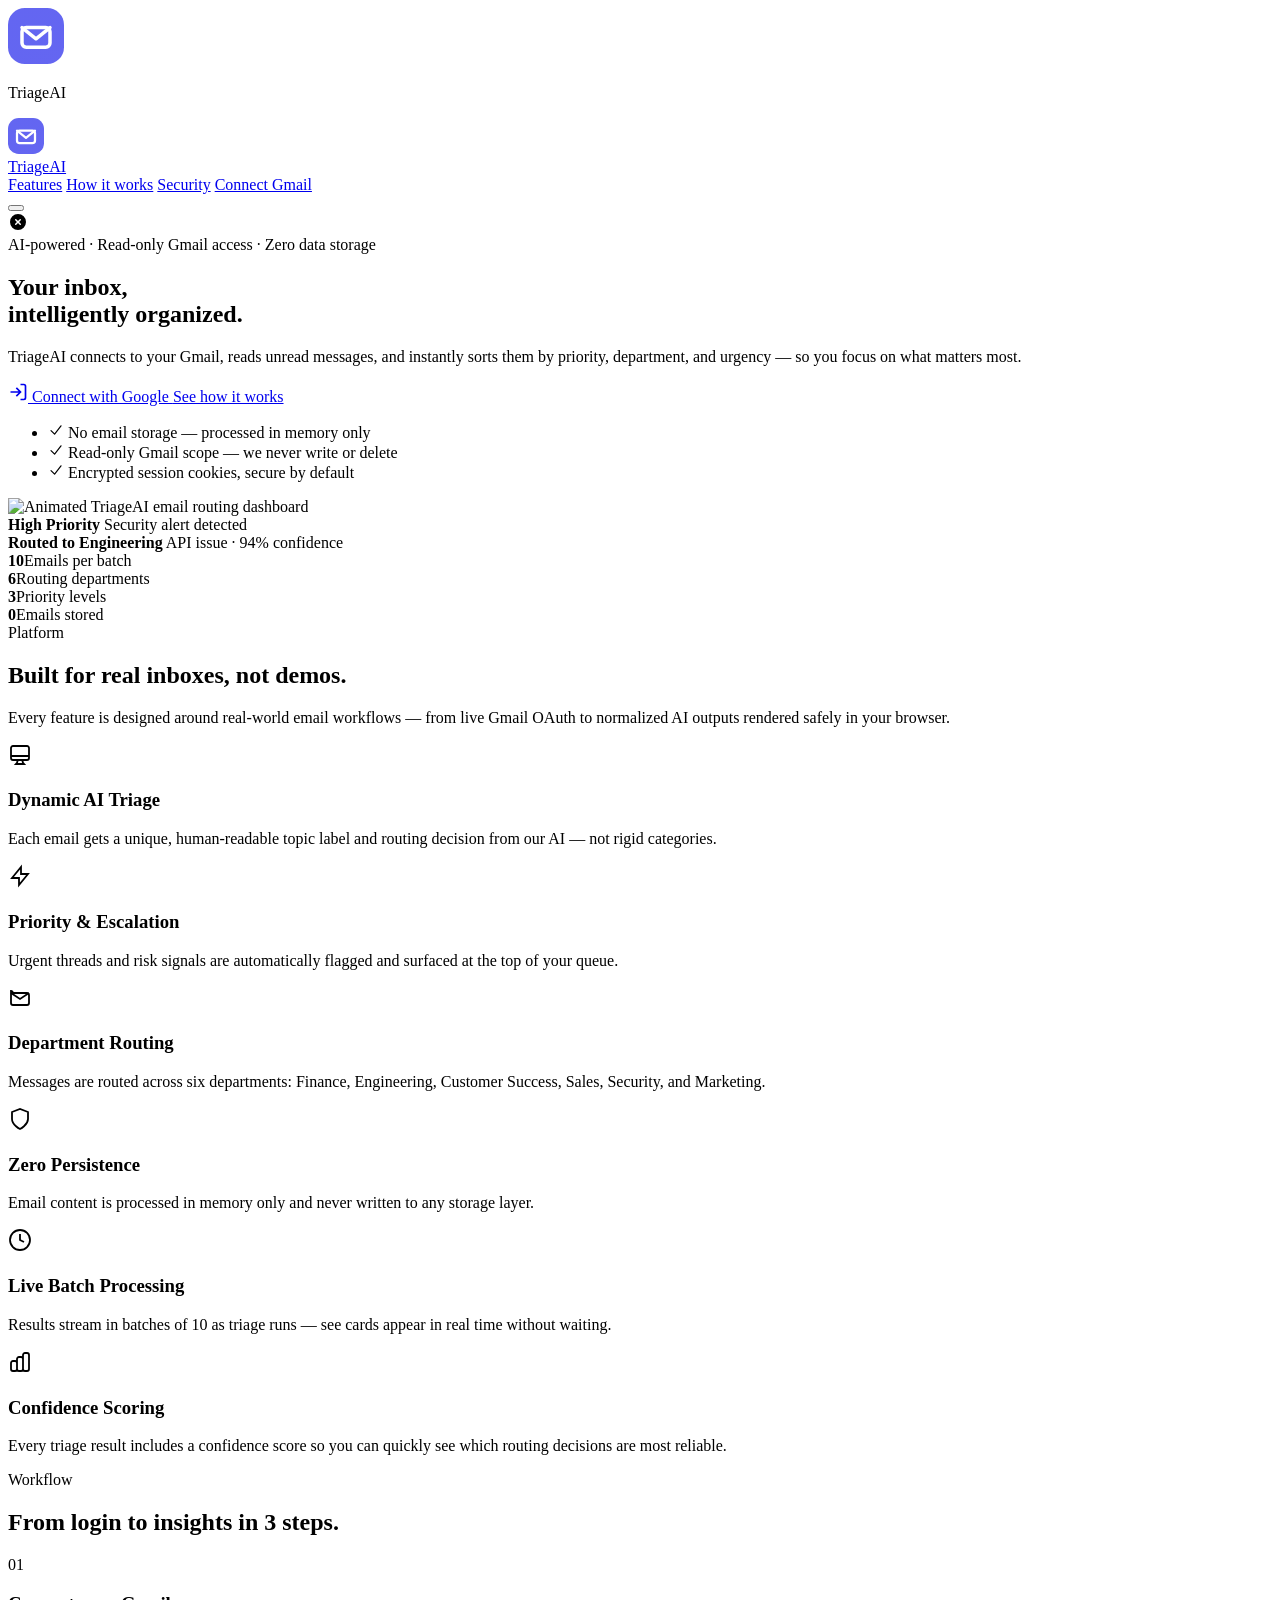
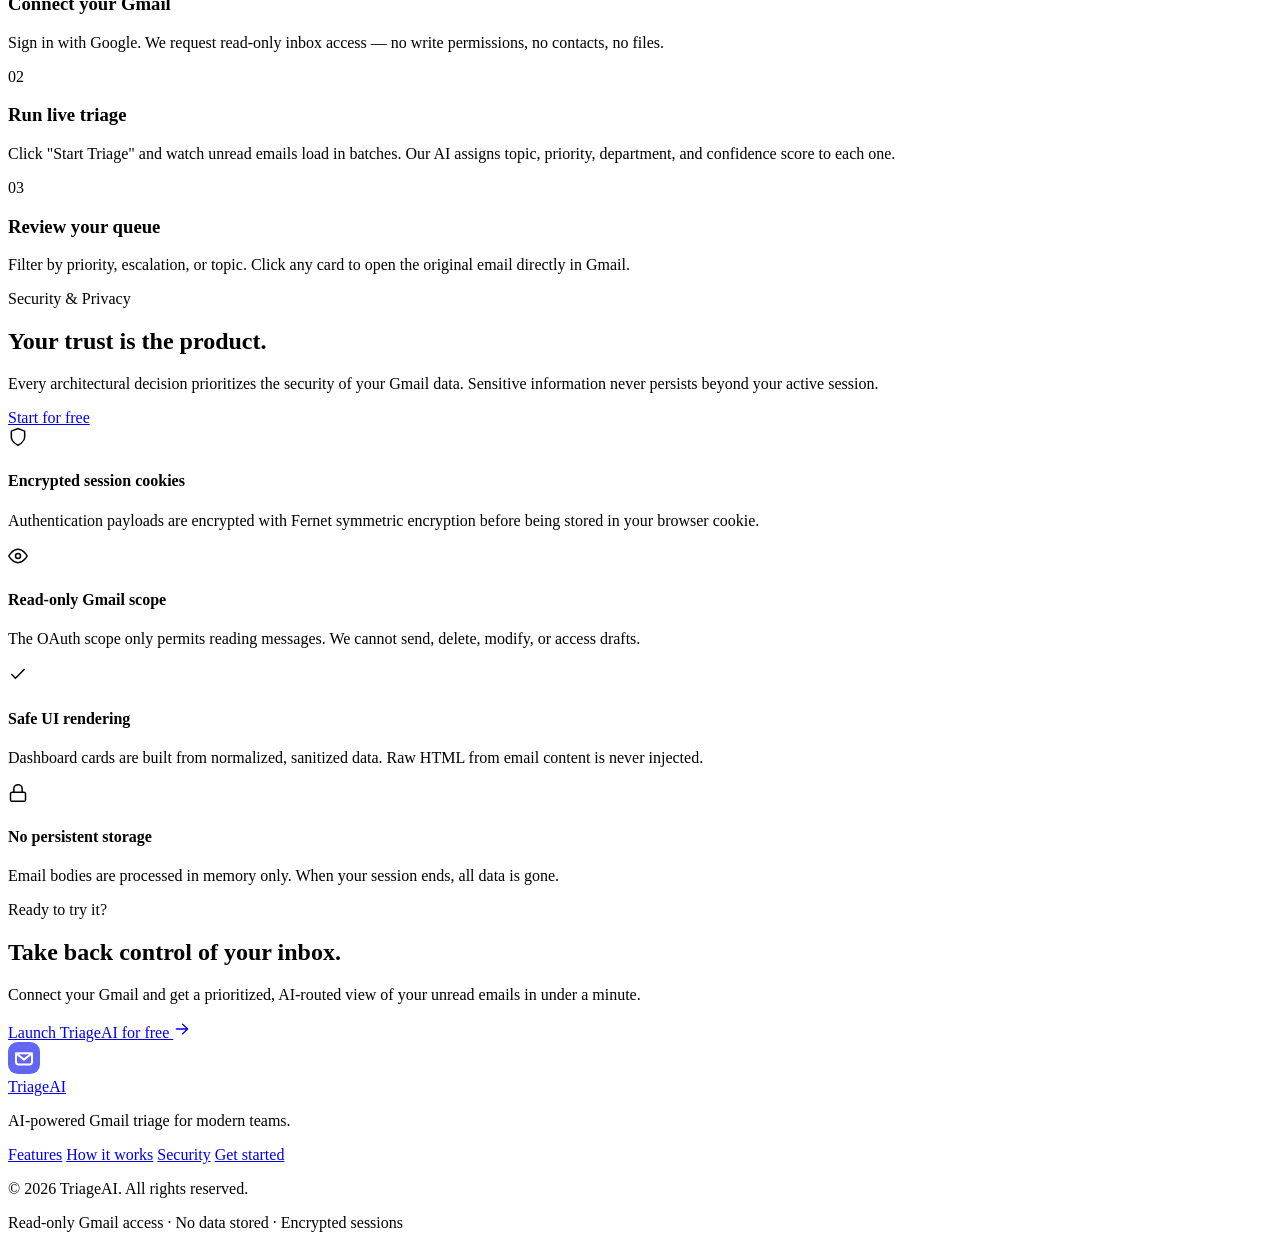
==== commit 2e84275c: "feat: animated SVG hero illustration" ====
--- a/frontend/index.html
+++ b/frontend/index.html
@@ -67,7 +67,7 @@
                 <a href="#features" class="nav-link">Features</a>
                 <a href="#how-it-works" class="nav-link">How it works</a>
                 <a href="#security" class="nav-link">Security</a>
-                <a href="/auth/login" class="btn btn-primary btn-sm" id="header-cta">Connect Gmail</a>
+                <a href="/auth/login" class="btn btn-primary btn-sm" id="header-cta" target="_parent">Connect Gmail</a>
             </nav>
             <button class="nav-toggle" id="nav-toggle" aria-label="Toggle menu" aria-expanded="false">
                 <span></span><span></span><span></span>
@@ -100,7 +100,7 @@
                         TriageAI connects to your Gmail, reads unread messages, and instantly sorts them by priority, department, and urgency — so you focus on what matters most.
                     </p>
                     <div class="hero-cta animate-fade-up delay-4" data-delay="4">
-                        <a href="/auth/login" class="btn btn-primary btn-lg" id="hero-cta-main">
+                        <a href="/auth/login" class="btn btn-primary btn-lg" id="hero-cta-main" target="_parent">
                             <svg width="20" height="20" viewBox="0 0 24 24" fill="none" stroke="currentColor" stroke-width="2" aria-hidden="true"><path d="M15 3h4a2 2 0 0 1 2 2v14a2 2 0 0 1-2 2h-4M10 17l5-5-5-5M15 12H3"/></svg>
                             Connect with Google
                         </a>
@@ -123,7 +123,7 @@
                 </div>
                 <div class="hero-right animate-fade-left delay-3" data-delay="3">
                     <div class="hero-img-wrapper">
-                        <img src="/static/hero-triage.png" alt="TriageAI email routing dashboard" class="hero-img" width="560" height="460">
+                        <img src="/static/hero-triage-animated.svg" alt="Animated TriageAI email routing dashboard" class="hero-img" width="560" height="460">
                         <div class="floating-card fc-top">
                             <div class="fc-dot fc-dot-red"></div>
                             <div class="fc-info">
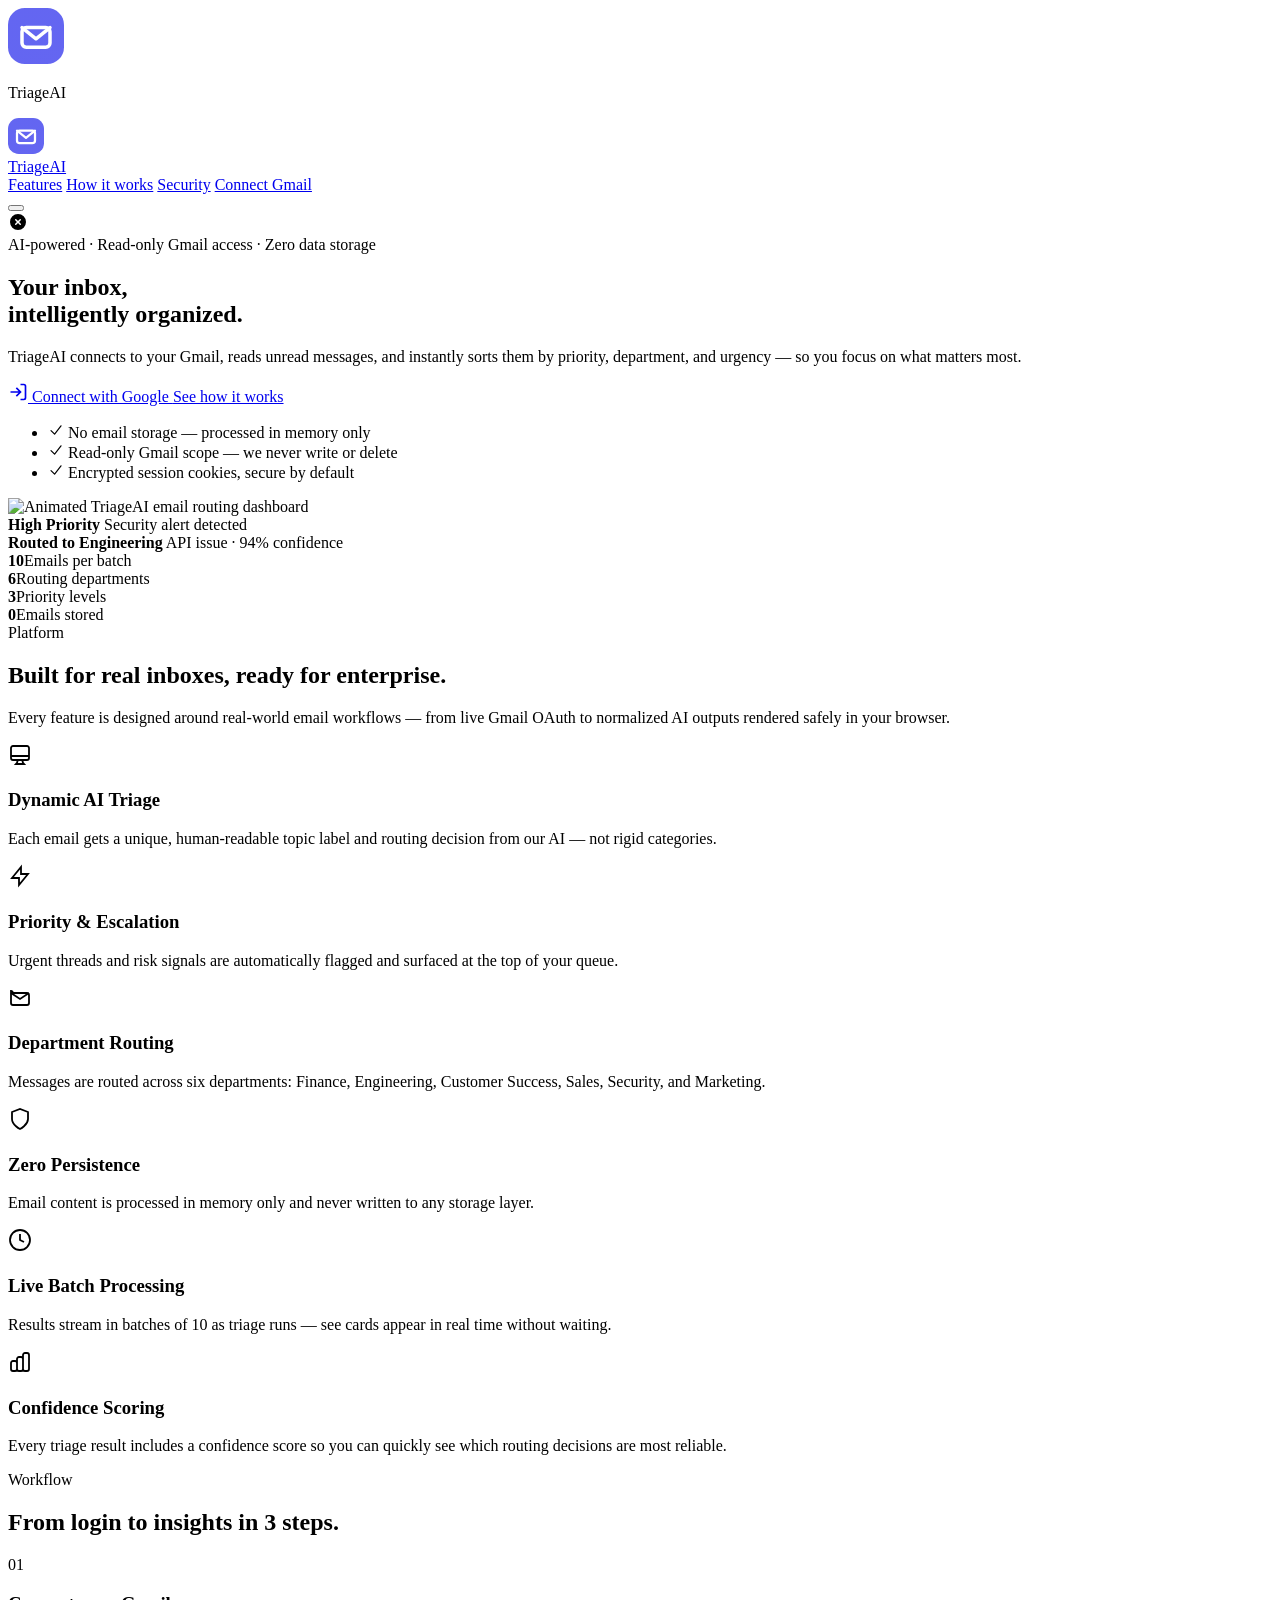
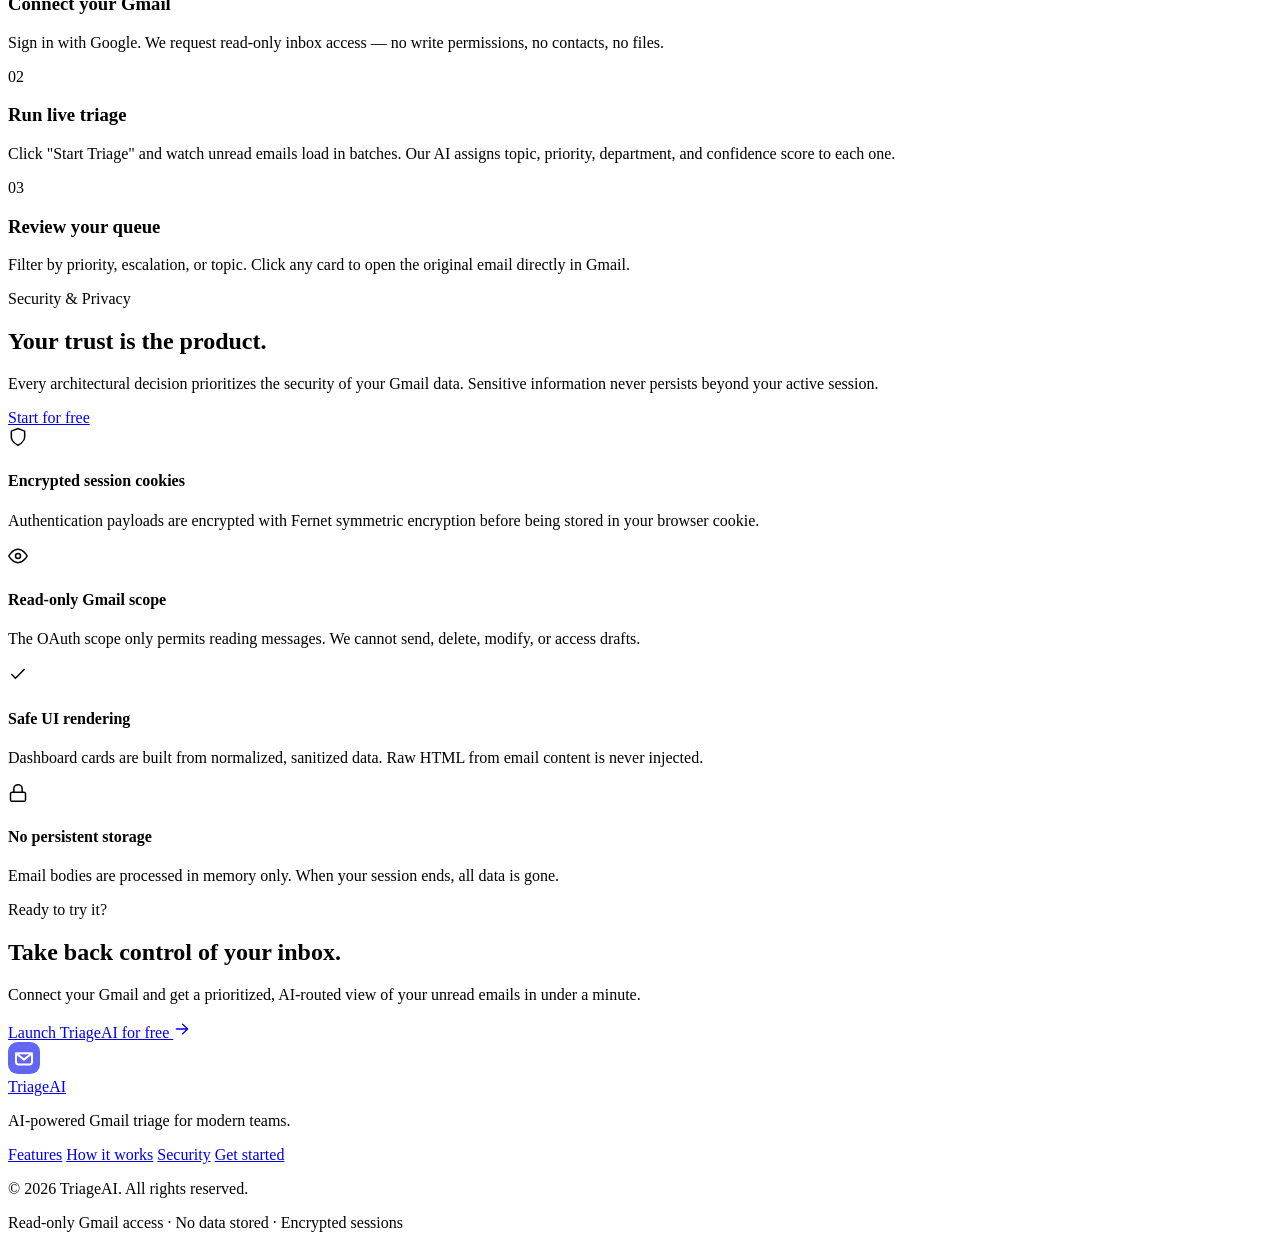
==== commit 15185d21: "feat: add typewriter animation to headlines" ====
--- a/frontend/index.html
+++ b/frontend/index.html
@@ -94,7 +94,7 @@
                     </div>
                     <h1 class="hero-title animate-fade-up delay-2" data-delay="2">
                         Your inbox,<br>
-                        <span class="gradient-text">intelligently organized.</span>
+                        <span class="gradient-text typewriter" data-typewriter data-typewriter-words='["intelligently organized.", "automatically sorted.", "instantly routed.", "securely processed."]'>intelligently organized.</span>
                     </h1>
                     <p class="hero-desc animate-fade-up delay-3" data-delay="3">
                         TriageAI connects to your Gmail, reads unread messages, and instantly sorts them by priority, department, and urgency — so you focus on what matters most.
@@ -169,7 +169,7 @@
             <div class="shell">
                 <div class="section-head animate-fade-up">
                     <span class="section-label">Platform</span>
-                    <h2 class="section-title">Built for real inboxes, not demos.</h2>
+                    <h2 class="section-title">Built for real inboxes, <span class="gradient-text typewriter" data-typewriter data-typewriter-words='["ready for enterprise.", "designed for scale.", "zero latency.", "maximum security."]'>ready for enterprise.</span></h2>
                     <p class="section-desc">Every feature is designed around real-world email workflows — from live Gmail OAuth to normalized AI outputs rendered safely in your browser.</p>
                 </div>
                 <div class="features-grid">
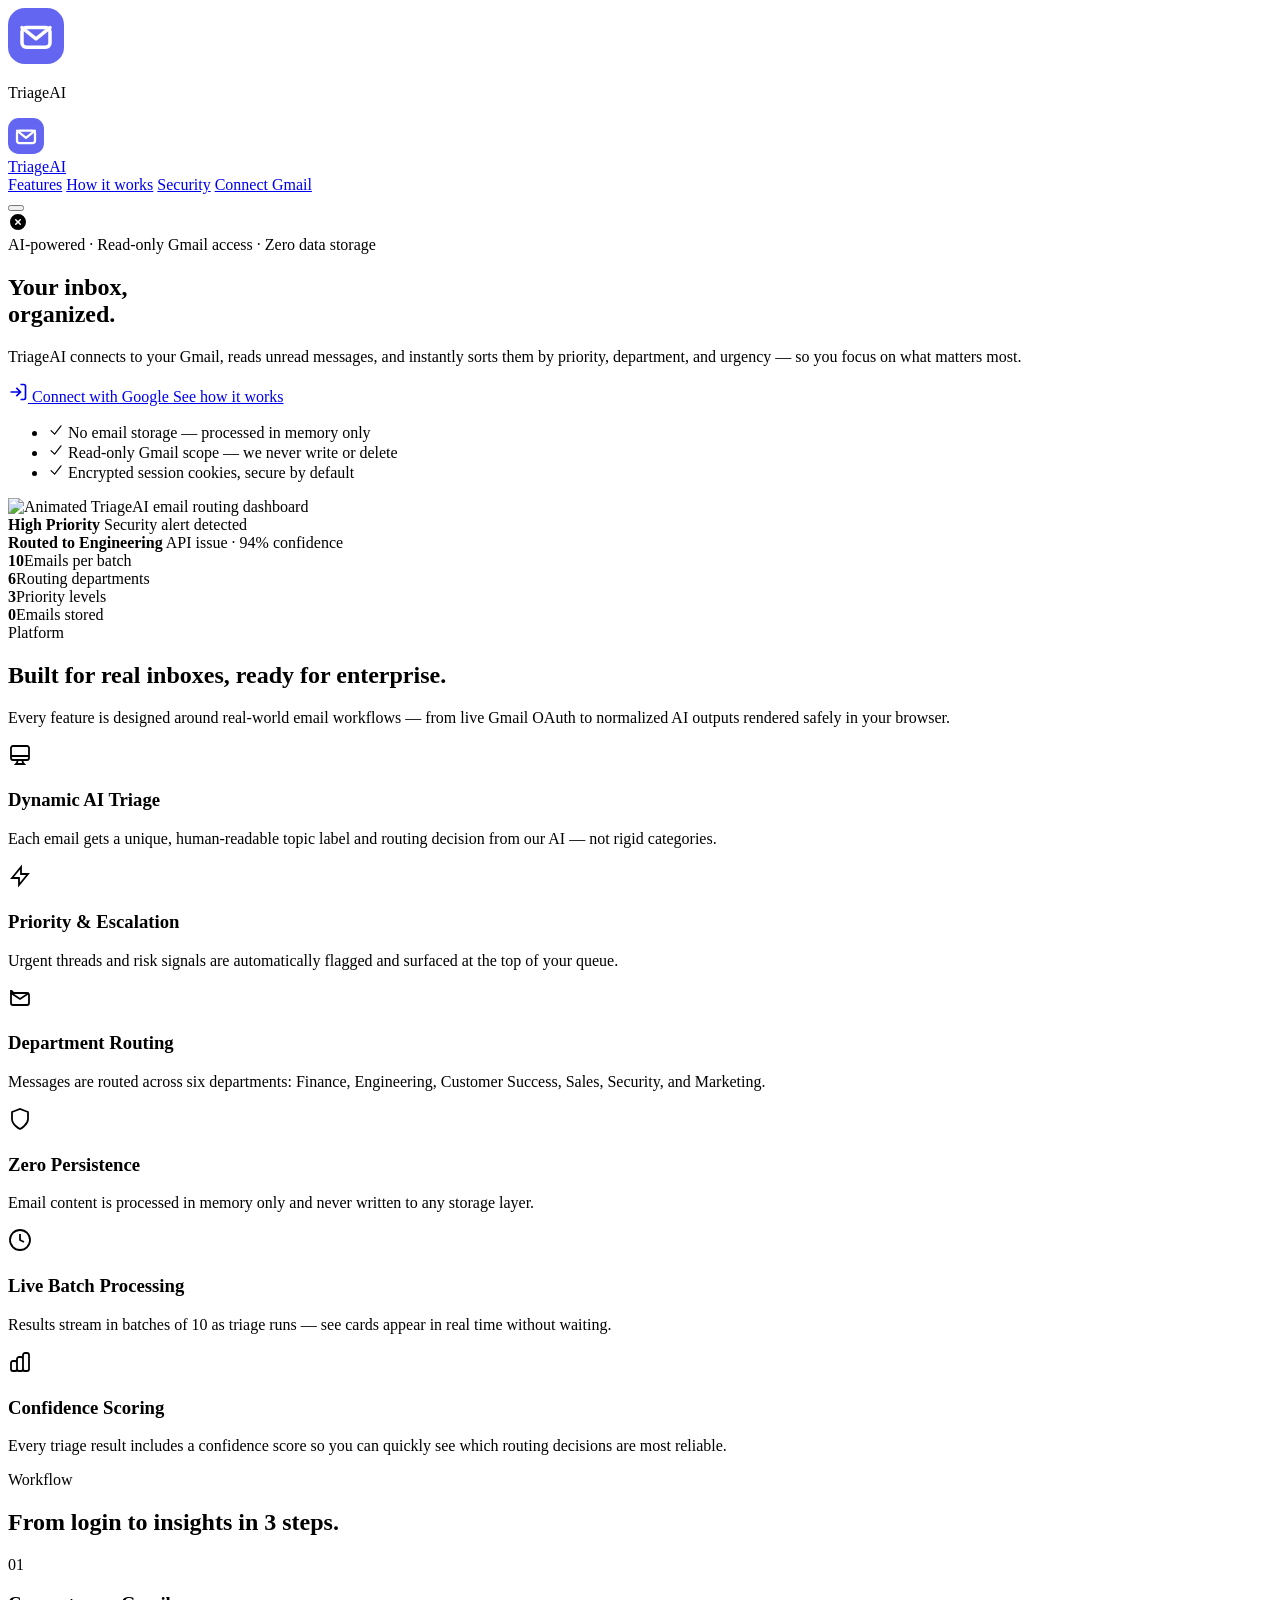
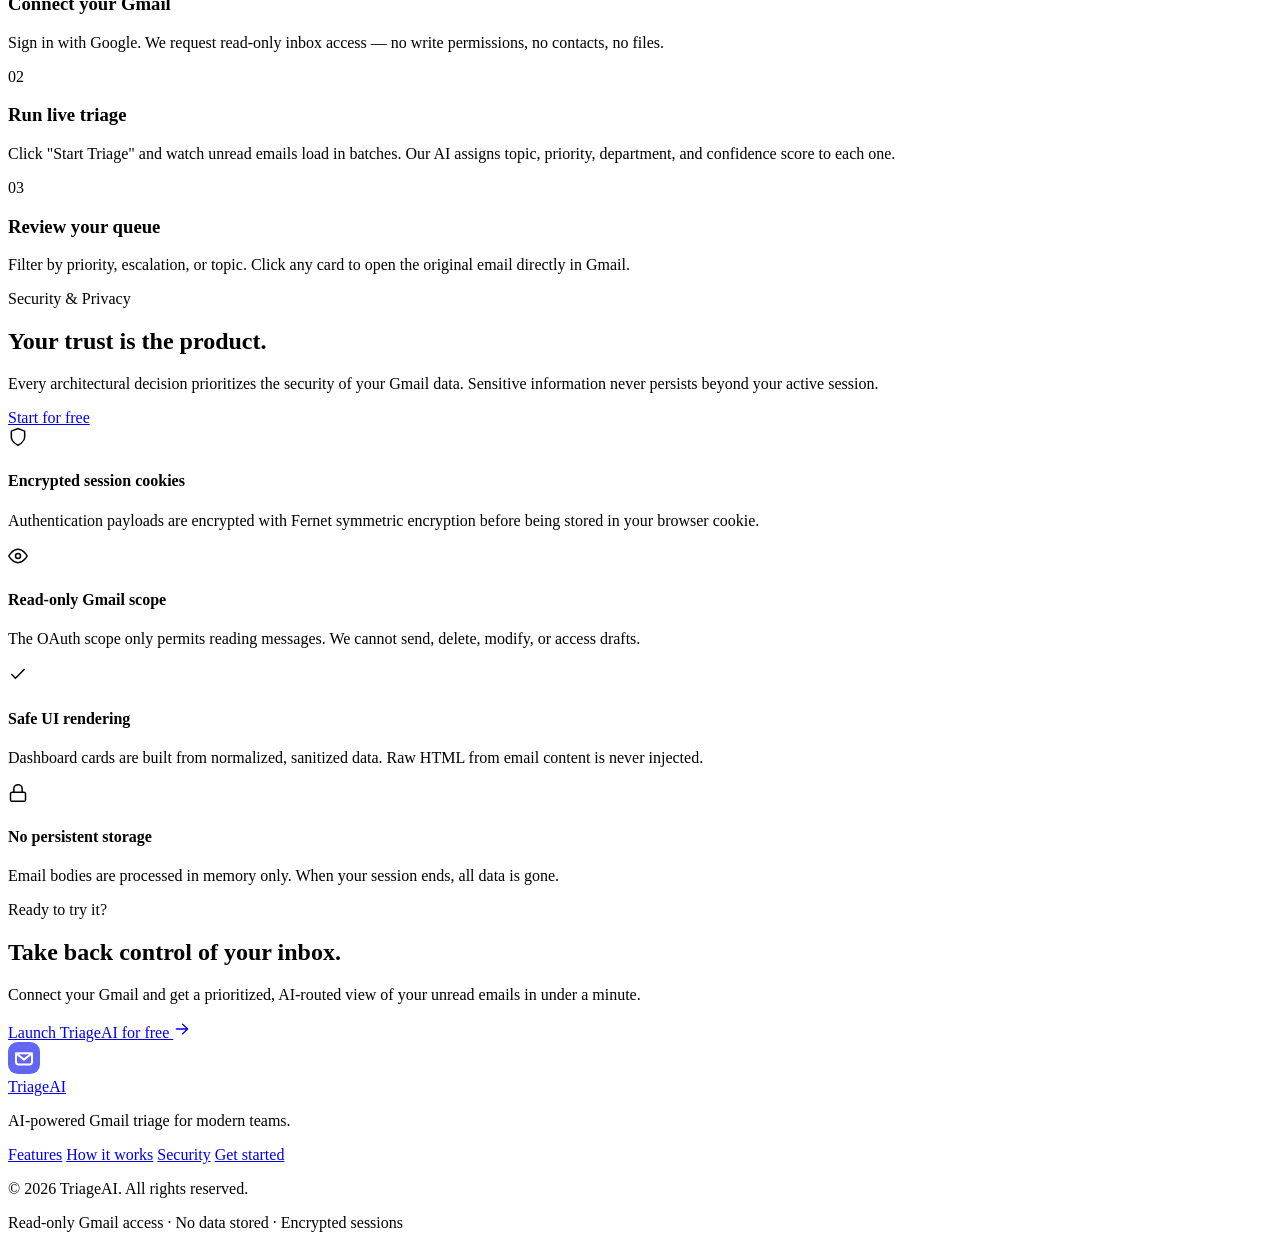
==== commit f2a69c60: "fix: shorten typewriter text and prevent layout shift" ====
--- a/frontend/index.html
+++ b/frontend/index.html
@@ -94,7 +94,7 @@
                     </div>
                     <h1 class="hero-title animate-fade-up delay-2" data-delay="2">
                         Your inbox,<br>
-                        <span class="gradient-text typewriter" data-typewriter data-typewriter-words='["intelligently organized.", "automatically sorted.", "instantly routed.", "securely processed."]'>intelligently organized.</span>
+                        <span class="gradient-text typewriter" data-typewriter data-typewriter-words='["organized.", "sorted.", "routed.", "secured."]'>organized.</span>
                     </h1>
                     <p class="hero-desc animate-fade-up delay-3" data-delay="3">
                         TriageAI connects to your Gmail, reads unread messages, and instantly sorts them by priority, department, and urgency — so you focus on what matters most.
@@ -253,7 +253,7 @@
                     <span class="section-label">Security &amp; Privacy</span>
                     <h2 class="section-title">Your trust is the product.</h2>
                     <p class="section-desc">Every architectural decision prioritizes the security of your Gmail data. Sensitive information never persists beyond your active session.</p>
-                    <a href="/auth/login" class="btn btn-primary btn-lg">Start for free</a>
+                    <a href="/auth/login" class="btn btn-primary btn-lg" target="_parent">Start for free</a>
                 </div>
                 <div class="security-right">
                     <div class="security-card animate-fade-up delay-1" data-delay="1">
@@ -305,7 +305,7 @@
                     <p class="cta-eyebrow">Ready to try it?</p>
                     <h2 class="cta-title">Take back control of your inbox.</h2>
                     <p class="cta-desc">Connect your Gmail and get a prioritized, AI-routed view of your unread emails in under a minute.</p>
-                    <a href="/auth/login" class="btn btn-white btn-lg" id="cta-bottom">
+                    <a href="/auth/login" class="btn btn-white btn-lg" id="cta-bottom" target="_parent">
                         Launch TriageAI for free
                         <svg width="18" height="18" viewBox="0 0 20 20" fill="currentColor" aria-hidden="true"><path fill-rule="evenodd" d="M3 10a.75.75 0 01.75-.75h10.638L10.23 5.29a.75.75 0 111.04-1.08l5.5 5.25a.75.75 0 010 1.08l-5.5 5.25a.75.75 0 11-1.04-1.08l4.158-3.96H3.75A.75.75 0 013 10z" clip-rule="evenodd"/></svg>
                     </a>
